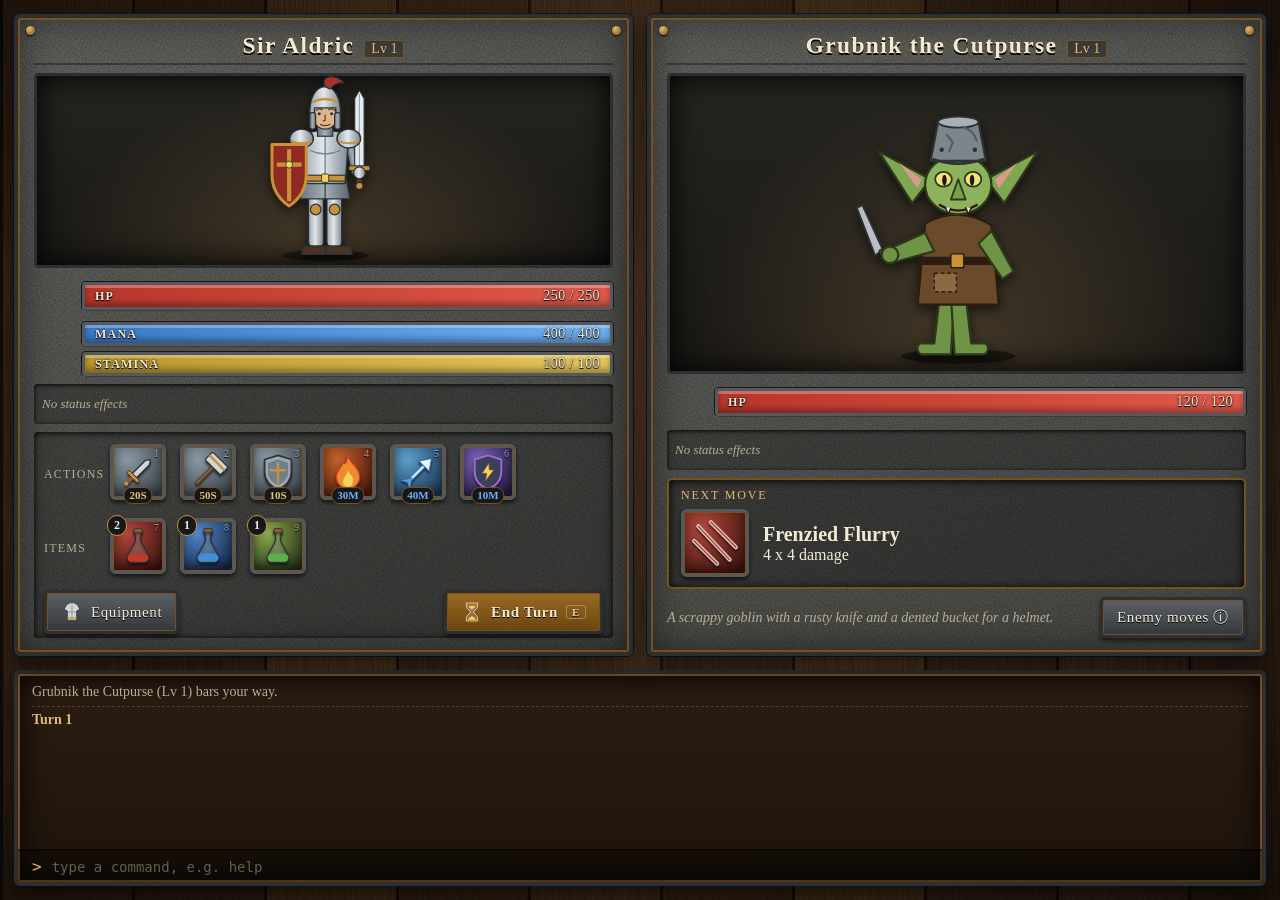
==== index.html @ 1275e0e7 "Build v0 prototype: layout, engine, enemies, icons, tooltips, equipment menu, CLI Co-Authored-By: Cl" ====
<!doctype html>
<html lang="en">
<head>
  <meta charset="utf-8">
  <meta name="viewport" content="width=device-width, initial-scale=1">
  <title>Menu Fight</title>
  <link rel="stylesheet" href="style.css">
</head>
<body>
  <main id="app">
    <section class="panel" id="player-panel" aria-label="Player">
      <header class="nameplate"><h2 id="p-name"></h2><span class="lv" id="p-lv"></span></header>
      <div class="stage"><div class="sprite" id="p-sprite"></div><div class="floats" id="p-floats"></div></div>
      <div class="bars">
        <div class="row hp-row"><div class="block-badge" id="p-block"></div><div class="bar hp"><div class="fill" id="p-hp-fill"></div><span class="bar-label"><b>HP</b> <span id="p-hp-txt"></span></span></div></div>
        <div class="row"><div class="block-badge ghost"></div><div class="bar mana"><div class="fill" id="p-mana-fill"></div><span class="bar-label"><b>Mana</b> <span id="p-mana-txt"></span></span></div></div>
        <div class="row"><div class="block-badge ghost"></div><div class="bar stamina"><div class="fill" id="p-stam-fill"></div><span class="bar-label"><b>Stamina</b> <span id="p-stam-txt"></span></span></div></div>
      </div>
      <div class="statuses" id="p-status"></div>
      <div class="actions" id="actions"></div>
    </section>

    <section class="panel" id="enemy-panel" aria-label="Opponent">
      <header class="nameplate"><h2 id="e-name"></h2><span class="lv" id="e-lv"></span></header>
      <div class="stage"><div class="sprite" id="e-sprite"></div><div class="floats" id="e-floats"></div></div>
      <div class="bars">
        <div class="row hp-row"><div class="block-badge" id="e-block"></div><div class="bar hp"><div class="fill" id="e-hp-fill"></div><span class="bar-label"><b>HP</b> <span id="e-hp-txt"></span></span></div></div>
      </div>
      <div class="statuses" id="e-status"></div>
      <div class="intent-box" id="intent"></div>
      <div class="enemy-foot">
        <p class="blurb" id="e-blurb"></p>
        <div class="moves-wrap"><button class="btn" id="moves-btn" type="button">Enemy moves ⓘ</button><div class="moves-pop" id="moves-pop" hidden></div></div>
      </div>
    </section>

    <section id="logbox" aria-label="Combat log">
      <div id="log" aria-live="polite"></div>
      <form id="cli" autocomplete="off"><span class="prompt">&gt;</span><input id="cli-input" type="text" spellcheck="false" placeholder="type a command, e.g. help"></form>
    </section>

    <div id="banner" hidden><div class="banner-card"><h1 id="banner-title"></h1><p id="banner-sub"></p><button class="btn big" id="banner-restart" type="button">Fight again</button></div></div>
  </main>

  <div id="tooltip" role="tooltip" hidden></div>
  <div id="modal" hidden><div class="modal-card" id="modal-card"></div></div>

  <script src="js/data.js"></script>
  <script src="js/engine.js"></script>
  <script src="js/icons.js"></script>
  <script src="js/sprites.js"></script>
  <script src="js/ui.js"></script>
  <script src="js/cli.js"></script>
  <script>newBattle('grubnik');</script>
</body>
</html>
---- style.css ----
/* Menu Fight: cozy medieval. Wood boards, stone slabs, iron and bronze hardware. */
:root {
  --wood-a: #4a3220; --wood-b: #3f2a1a; --wood-c: #52391f; --wood-seam: #1d1209;
  --stone-a: #6a6b66; --stone-b: #4d4e4a; --stone-edge: #2f302d;
  --iron-a: #55595e; --iron-b: #2c2f33; --iron-edge: #16181a;
  --bronze: #c8913a; --bronze-hi: #e8b768; --bronze-lo: #7a5218;
  --parch: #f2ead8; --parch-dim: #b9ad92; --ink: #1c140c;
  --hp: #b8362a; --hp-hi: #e0594a; --mana: #3a7bc8; --mana-hi: #6fb0f2; --stam: #b8962a; --stam-hi: #e6c75a; --block: #8fa0ad;
  --font: "Palatino Linotype", "Book Antiqua", Palatino, "URW Palladio L", Georgia, serif;
  --grain: url("data:image/svg+xml;utf8,<svg xmlns='http://www.w3.org/2000/svg' width='240' height='240'><filter id='n'><feTurbulence type='fractalNoise' baseFrequency='0.9 0.012' numOctaves='3' seed='4'/><feColorMatrix values='0 0 0 0 0  0 0 0 0 0  0 0 0 0 0  0 0 0 .55 -.12'/></filter><rect width='100%' height='100%' filter='url(%23n)'/></svg>");
  --speckle: url("data:image/svg+xml;utf8,<svg xmlns='http://www.w3.org/2000/svg' width='160' height='160'><filter id='n'><feTurbulence type='fractalNoise' baseFrequency='0.8' numOctaves='2' seed='9'/><feColorMatrix values='0 0 0 0 0  0 0 0 0 0  0 0 0 0 0  0 0 0 .5 -.1'/></filter><rect width='100%' height='100%' filter='url(%23n)'/></svg>");
}
* { box-sizing: border-box; }
html, body { height: 100%; margin: 0; }
body {
  font-family: var(--font); color: var(--parch); overflow: hidden;
  background:
    radial-gradient(ellipse at 50% 40%, rgba(255, 190, 110, .13), transparent 62%),
    radial-gradient(ellipse at 50% 50%, transparent 55%, rgba(0, 0, 0, .55) 100%),
    var(--grain),
    repeating-linear-gradient(90deg, var(--wood-seam) 0 3px, transparent 3px 132px),
    repeating-linear-gradient(90deg, var(--wood-a) 0 132px, var(--wood-b) 132px 264px, var(--wood-c) 264px 396px, var(--wood-b) 396px 528px);
}
button { font-family: inherit; }

#app {
  height: 100dvh; padding: 14px; gap: 14px; position: relative;
  display: grid; grid-template-columns: 1fr 1fr; grid-template-rows: minmax(0, 1fr) clamp(130px, 24vh, 230px);
}

/* ---- stone panels with iron frame and rivets ---- */
.panel {
  position: relative; min-height: 0; display: flex; flex-direction: column; gap: 8px; padding: 12px 16px 14px;
  background: var(--speckle), linear-gradient(160deg, var(--stone-a), var(--stone-b));
  border: 4px solid var(--iron-b); border-radius: 6px;
  box-shadow: inset 0 0 0 2px var(--bronze-lo), inset 0 0 40px rgba(0, 0, 0, .55), 0 10px 24px rgba(0, 0, 0, .6), 0 0 0 1px var(--iron-edge);
}
.panel::before, .panel::after {
  content: ""; position: absolute; top: 8px; width: 9px; height: 9px; border-radius: 50%;
  background: radial-gradient(circle at 35% 30%, var(--bronze-hi), var(--bronze-lo)); box-shadow: 0 1px 2px #000;
}
.panel::before { left: 8px; } .panel::after { right: 8px; }

.nameplate { display: flex; align-items: baseline; justify-content: center; gap: 10px; padding: 2px 0 4px; border-bottom: 2px solid rgba(0, 0, 0, .35); }
.nameplate h2 { margin: 0; font-size: clamp(18px, 2.6vh, 26px); letter-spacing: .06em; text-shadow: 0 2px 0 #000, 0 0 12px rgba(200, 145, 58, .35); }
.lv { font-size: 14px; color: var(--bronze-hi); border: 1px solid var(--bronze-lo); border-radius: 3px; padding: 0 6px; background: rgba(0, 0, 0, .3); }

.stage { position: relative; flex: 1 1 0; min-height: 90px; display: flex; justify-content: center; align-items: flex-end;
  background: radial-gradient(ellipse at 50% 90%, rgba(255, 200, 120, .17), transparent 65%), linear-gradient(#262420, #1a1815);
  border: 3px solid var(--iron-b); border-radius: 4px; box-shadow: inset 0 0 30px #000; overflow: hidden; }
.sprite { height: 100%; display: flex; align-items: flex-end; justify-content: center; }
.sprite-svg { height: 100%; width: auto; max-width: 100%; filter: drop-shadow(0 4px 6px rgba(0, 0, 0, .6)); }
#e-sprite .sprite-svg { transform: none; }
.sprite.hit .sprite-svg { animation: hit .35s ease-out; }
@keyframes hit { 0% { filter: brightness(2.2) saturate(0) drop-shadow(0 0 10px #fff); transform: translateX(-5px); } 40% { transform: translateX(5px); } 100% { filter: drop-shadow(0 4px 6px rgba(0, 0, 0, .6)); transform: none; } }
.floats { position: absolute; inset: 0; pointer-events: none; }
.float { position: absolute; top: 35%; font-weight: bold; font-size: 22px; text-shadow: 0 2px 0 #000, 0 0 6px #000; animation: rise 1.2s ease-out forwards; white-space: nowrap; transform: translateX(-50%); }
.float.dmg { color: #ff6a55; font-size: 28px; } .float.heal { color: #8be07a; } .float.blocked { color: #b9cad6; font-size: 17px; margin-top: 26px; }
@keyframes rise { from { opacity: 1; margin-top: 0; } to { opacity: 0; margin-top: -60px; } }

/* ---- bars ---- */
.bars { display: flex; flex-direction: column; gap: 6px; }
.row { display: flex; align-items: center; gap: 8px; }
.block-badge { width: 40px; height: 40px; position: relative; flex: none; visibility: hidden; }
.block-badge.on { visibility: visible; }
.block-badge.ghost { display: none; }
.hp-row ~ .row .block-badge { display: block; visibility: hidden; height: 0; }
.block-badge svg { width: 100%; height: 100%; filter: drop-shadow(0 2px 2px #000); }
.block-badge span { position: absolute; inset: 0; display: grid; place-items: center; font-weight: bold; font-size: 17px; color: #fff; text-shadow: 0 1px 0 #000, 0 0 4px #000; padding-bottom: 3px; }
.bar { position: relative; flex: 1; height: 24px; border-radius: 4px; overflow: hidden;
  background: linear-gradient(#0c0d0e, #1d2023); border: 3px solid var(--iron-a); box-shadow: inset 0 3px 6px #000, 0 1px 0 rgba(255, 255, 255, .15), 0 0 0 1px var(--iron-edge); }
.bar .fill { height: 100%; transition: width .45s ease; box-shadow: inset 0 3px 0 rgba(255, 255, 255, .28), inset 0 -4px 6px rgba(0, 0, 0, .35); }
.bar.hp .fill { background: linear-gradient(90deg, var(--hp), var(--hp-hi)); }
.bar.mana .fill { background: linear-gradient(90deg, var(--mana), var(--mana-hi)); }
.bar.stamina .fill { background: linear-gradient(90deg, var(--stam), var(--stam-hi)); }
.bar-label { position: absolute; inset: 0; display: flex; justify-content: space-between; align-items: center; padding: 0 10px; font-size: 14px; text-shadow: 0 1px 0 #000, 0 0 3px #000; letter-spacing: .03em; }
.bar-label b { font-weight: 600; text-transform: uppercase; font-size: 12px; letter-spacing: .1em; }
.hp-row .bar { height: 28px; }

/* ---- statuses ---- */
.statuses { display: flex; flex-wrap: wrap; gap: 6px; min-height: 40px; align-items: center; padding: 3px 8px; background: rgba(0, 0, 0, .25); border-radius: 4px; box-shadow: inset 0 1px 4px #000; }
.statuses .none { color: var(--parch-dim); font-size: 13px; font-style: italic; }

/* ---- icon tiles ---- */
.tile { --t1: #7a8590; --t2: #3a4046; position: relative; flex: none; width: 56px; height: 56px; padding: 5px; display: grid; place-items: center; cursor: default;
  background: radial-gradient(circle at 30% 25%, var(--t1), var(--t2) 85%); border: 3px solid var(--iron-a); border-radius: 6px; color: inherit;
  box-shadow: inset 0 0 0 1px var(--bronze-lo), inset 0 -6px 10px rgba(0, 0, 0, .4), 0 3px 4px rgba(0, 0, 0, .6); }
.tile .ico { width: 100%; height: 100%; filter: drop-shadow(0 2px 1px rgba(0, 0, 0, .6)); }
.tile.sm { width: 40px; height: 40px; padding: 3px; border-width: 2px; }
.tile.lg { width: 68px; height: 68px; padding: 6px; }
.tile.big { width: 52px; height: 52px; padding: 4px; }
button.tile { cursor: pointer; transition: transform .08s, box-shadow .12s, filter .12s; }
button.tile:hover:not(.disabled) { transform: translateY(-2px); border-color: var(--bronze); box-shadow: inset 0 0 0 1px var(--bronze-hi), 0 0 12px rgba(232, 183, 104, .5), 0 5px 6px rgba(0, 0, 0, .6); }
button.tile:active:not(.disabled) { transform: translateY(1px); }
button.tile:focus-visible, .btn:focus-visible { outline: 2px solid var(--bronze-hi); outline-offset: 2px; }
.tile.disabled { filter: grayscale(.85) brightness(.6); cursor: not-allowed; }
.tile.pressed { border-color: var(--bronze-hi); box-shadow: inset 0 0 14px rgba(155, 107, 209, .8), 0 0 14px rgba(155, 107, 209, .7); }
.tile.empty .ico { opacity: .22; }
.tile .badge { position: absolute; bottom: -7px; left: 50%; transform: translateX(-50%); font-size: 11px; line-height: 1; padding: 2px 5px; border-radius: 8px; white-space: nowrap; background: #15171a; border: 1px solid var(--bronze-lo); font-weight: bold; }
.tile .badge.mana { color: var(--mana-hi); } .tile .badge.stamina { color: var(--stam-hi); }
.tile .badge.turns { bottom: auto; top: -7px; left: auto; right: -7px; transform: none; color: var(--parch); border-radius: 50%; min-width: 20px; text-align: center; padding: 3px 4px; background: var(--bronze-lo); }
.tile .count { position: absolute; top: -6px; left: -6px; min-width: 20px; text-align: center; font-size: 12px; font-weight: bold; padding: 2px 4px; border-radius: 10px; background: #15171a; border: 1px solid var(--bronze); color: var(--parch); }
.tile .key { position: absolute; top: 1px; right: 4px; font-size: 10px; color: rgba(255, 255, 255, .55); text-shadow: 0 1px 0 #000; }

.tint-steel { --t1: #8a98a3; --t2: #3b434a; } .tint-wood { --t1: #9a6d3e; --t2: #4a2f18; } .tint-fire { --t1: #c0602a; --t2: #4d1a0e; }
.tint-ice { --t1: #5d9ec9; --t2: #1b3552; } .tint-storm { --t1: #7a5fb0; --t2: #231c42; } .tint-blood { --t1: #b0463a; --t2: #3f1410; }
.tint-mana { --t1: #4f86c8; --t2: #17284a; } .tint-stamina { --t1: #8aa84a; --t2: #26331a; } .tint-bronze { --t1: #c8913a; --t2: #4a3010; }

/* ---- actions ---- */
.actions { display: flex; flex-direction: column; gap: 6px; padding: 8px 10px 4px; background: rgba(0, 0, 0, .22); border-radius: 4px; box-shadow: inset 0 1px 6px #000; }
.group { display: flex; align-items: center; gap: 10px; }
.group-label { width: 56px; font-size: 12px; text-transform: uppercase; letter-spacing: .1em; color: var(--parch-dim); flex: none; }
.tiles { display: flex; gap: 14px; flex-wrap: wrap; padding: 4px 0 8px; }
.foot-btns { display: flex; gap: 10px; justify-content: space-between; padding-top: 2px; }
#app.enemy-turn .actions { opacity: .55; pointer-events: none; }

.btn { display: inline-flex; align-items: center; gap: 8px; padding: 8px 14px; font-size: 15px; color: var(--parch); cursor: pointer; letter-spacing: .04em;
  background: linear-gradient(#5b6066, #34383c); border: 3px solid var(--iron-b); border-radius: 5px; box-shadow: inset 0 0 0 1px var(--bronze-lo), inset 0 1px 0 rgba(255, 255, 255, .2), 0 3px 4px rgba(0, 0, 0, .55); text-shadow: 0 1px 0 #000; }
.btn:hover:not(:disabled) { border-color: var(--bronze); filter: brightness(1.15); }
.btn:active:not(:disabled) { transform: translateY(1px); }
.btn:disabled { opacity: .45; cursor: not-allowed; }
.btn.primary { background: linear-gradient(#9a6a22, #6a4510); font-weight: bold; }
.btn.big { font-size: 20px; padding: 12px 28px; }
.btn .mini { width: 22px; height: 22px; }
kbd { font-family: inherit; font-size: 11px; padding: 0 5px; border: 1px solid rgba(255, 255, 255, .35); border-radius: 3px; opacity: .8; }

/* ---- enemy intent + moves ---- */
.intent-box { padding: 8px 12px 10px; background: rgba(0, 0, 0, .3); border: 2px solid var(--bronze-lo); border-radius: 5px; box-shadow: inset 0 1px 8px #000; }
.intent-label { font-size: 12px; text-transform: uppercase; letter-spacing: .15em; color: var(--bronze-hi); margin-bottom: 6px; }
.intent-line { display: flex; gap: 14px; align-items: center; }
.intent-name { font-size: 20px; font-weight: bold; } .intent-name small { font-weight: normal; font-size: 13px; color: var(--parch-dim); }
.intent-detail { font-size: 16px; } .intent-note { font-size: 13px; color: #8fd0ff; } .intent-none { font-size: 18px; text-align: center; padding: 14px; }
.stunned-note { color: var(--bronze-hi); }
.enemy-foot { display: flex; gap: 12px; align-items: center; justify-content: space-between; }
.blurb { margin: 0; font-style: italic; color: var(--parch-dim); font-size: 14px; flex: 1; }
.moves-wrap { position: relative; flex: none; }
.moves-pop { position: absolute; right: 0; bottom: calc(100% + 6px); width: min(380px, 80vw); max-height: 60vh; overflow: auto; padding: 10px 12px; z-index: 30;
  background: var(--speckle), linear-gradient(160deg, #5c5d58, #3a3b38); border: 3px solid var(--iron-b); border-radius: 6px; box-shadow: inset 0 0 0 2px var(--bronze-lo), 0 10px 24px #000; }
.moves-pop[hidden] { display: none; }
.pop-title { font-size: 12px; text-transform: uppercase; letter-spacing: .15em; color: var(--bronze-hi); margin: 4px 0 6px; }
.move-row { display: flex; gap: 10px; align-items: center; margin-bottom: 8px; }
.move-text { display: flex; flex-direction: column; font-size: 13px; line-height: 1.3; } .move-text b { font-size: 15px; } .move-text span { color: var(--parch-dim); }

/* ---- tooltip ---- */
#tooltip { position: fixed; z-index: 100; width: 290px; pointer-events: none; padding: 10px 12px; border-radius: 6px;
  background: var(--speckle), linear-gradient(160deg, #3e3f3c, #232422); border: 3px solid var(--iron-b); box-shadow: inset 0 0 0 2px var(--bronze), 0 10px 26px rgba(0, 0, 0, .8); }
#tooltip[hidden] { display: none; }
.tip-head { display: flex; gap: 10px; align-items: center; }
.tip-name { font-size: 18px; font-weight: bold; color: var(--bronze-hi); }
.tip-tag { font-size: 12px; text-transform: uppercase; letter-spacing: .1em; color: var(--parch-dim); }
.tip-stats { list-style: none; margin: 8px 0 0; padding: 6px 0 0; border-top: 1px solid rgba(255, 255, 255, .15); font-size: 14px; }
.tip-stats li { padding: 1px 0; } .tip-stats li::before { content: "◆ "; color: var(--bronze); font-size: 9px; vertical-align: 1px; }
.tip-desc { margin: 8px 0 0; font-style: italic; font-size: 13px; color: var(--parch-dim); }
.tip-warn { margin: 8px 0 0; font-size: 13px; color: #ff8a78; }

/* ---- log + CLI ---- */
#logbox { grid-column: 1 / -1; display: flex; flex-direction: column; min-height: 0; border: 4px solid var(--iron-b); border-radius: 6px; background: linear-gradient(#2b1d12, #1e140c);
  box-shadow: inset 0 0 0 2px var(--bronze-lo), inset 0 0 30px #000, 0 10px 24px rgba(0, 0, 0, .6); }
#log { flex: 1; overflow-y: auto; padding: 8px 14px; font-size: 14px; line-height: 1.45; }
#log .line { padding: 0 0 1px; } #log .line.turn { color: var(--bronze-hi); font-weight: bold; border-top: 1px dashed rgba(200, 145, 58, .3); margin-top: 3px; padding-top: 3px; }
.line.player { color: #bfe3ff; } .line.enemy { color: #ffb99a; } .line.hurt { color: #ff8a78; } .line.status { color: #e5d38a; } .line.win { color: #9be38c; font-weight: bold; } .line.lose { color: #ff7a6a; font-weight: bold; }
.line.sys { color: var(--parch-dim); } .line.cmd { color: #9fd89a; font-family: ui-monospace, Menlo, Consolas, monospace; } .line.err { color: #ff7a6a; } .line.mono { font-family: ui-monospace, Menlo, Consolas, monospace; white-space: pre; font-size: 12px; }
#cli { display: flex; align-items: center; gap: 8px; padding: 6px 14px; border-top: 2px solid rgba(0, 0, 0, .5); background: rgba(0, 0, 0, .35); font-family: ui-monospace, Menlo, Consolas, monospace; }
#cli .prompt { color: var(--bronze-hi); }
#cli input { flex: 1; background: transparent; border: 0; outline: 0; color: #9fd89a; font: inherit; font-size: 14px; }
#cli input::placeholder { color: rgba(185, 173, 146, .5); }

/* ---- modal + banner ---- */
#modal { position: fixed; inset: 0; z-index: 50; display: grid; place-items: center; background: rgba(8, 5, 2, .7); }
#modal[hidden], #banner[hidden] { display: none; }
.modal-card { width: min(460px, 92vw); max-height: 94vh; overflow: auto; padding: 16px 22px 20px; text-align: center; background: var(--speckle), linear-gradient(160deg, var(--stone-a), var(--stone-b)); border: 4px solid var(--iron-b); border-radius: 8px; box-shadow: inset 0 0 0 2px var(--bronze-lo), 0 20px 50px #000; }
.modal-card h3 { margin: 0 0 12px; font-size: 24px; letter-spacing: .08em; text-shadow: 0 2px 0 #000; }
.doll { display: grid; grid-template-columns: repeat(3, 1fr); gap: 10px 8px; justify-items: center; padding: 12px; background: rgba(0, 0, 0, .25); border-radius: 6px; box-shadow: inset 0 1px 8px #000; }
.doll-cell { min-height: 90px; display: flex; flex-direction: column; align-items: center; gap: 4px; }
.slot-label { font-size: 12px; color: var(--parch-dim); text-transform: uppercase; letter-spacing: .08em; }
.totals { margin: 14px 0; text-align: left; } .totals h4 { margin: 0 0 6px; font-size: 13px; text-transform: uppercase; letter-spacing: .12em; color: var(--bronze-hi); }
.totals ul { list-style: none; margin: 0; padding: 0; } .totals li { display: flex; justify-content: space-between; padding: 3px 4px; border-bottom: 1px dotted rgba(255, 255, 255, .15); }
#banner { position: absolute; inset: 0; z-index: 40; display: grid; place-items: center; background: rgba(8, 5, 2, .55); }
.banner-card { padding: 24px 40px; text-align: center; background: var(--speckle), linear-gradient(160deg, var(--stone-a), var(--stone-b)); border: 4px solid var(--iron-b); border-radius: 8px; box-shadow: inset 0 0 0 2px var(--bronze), 0 20px 50px #000; }
.banner-card h1 { margin: 0 0 6px; font-size: 44px; letter-spacing: .1em; color: var(--bronze-hi); text-shadow: 0 3px 0 #000; } .banner-card p { margin: 0 0 18px; font-style: italic; color: var(--parch-dim); }

@media (max-width: 900px) { #app { grid-template-columns: 1fr; grid-template-rows: auto auto 200px; overflow-y: auto; height: auto; min-height: 100dvh; } body { overflow: auto; } .stage { min-height: 220px; } }
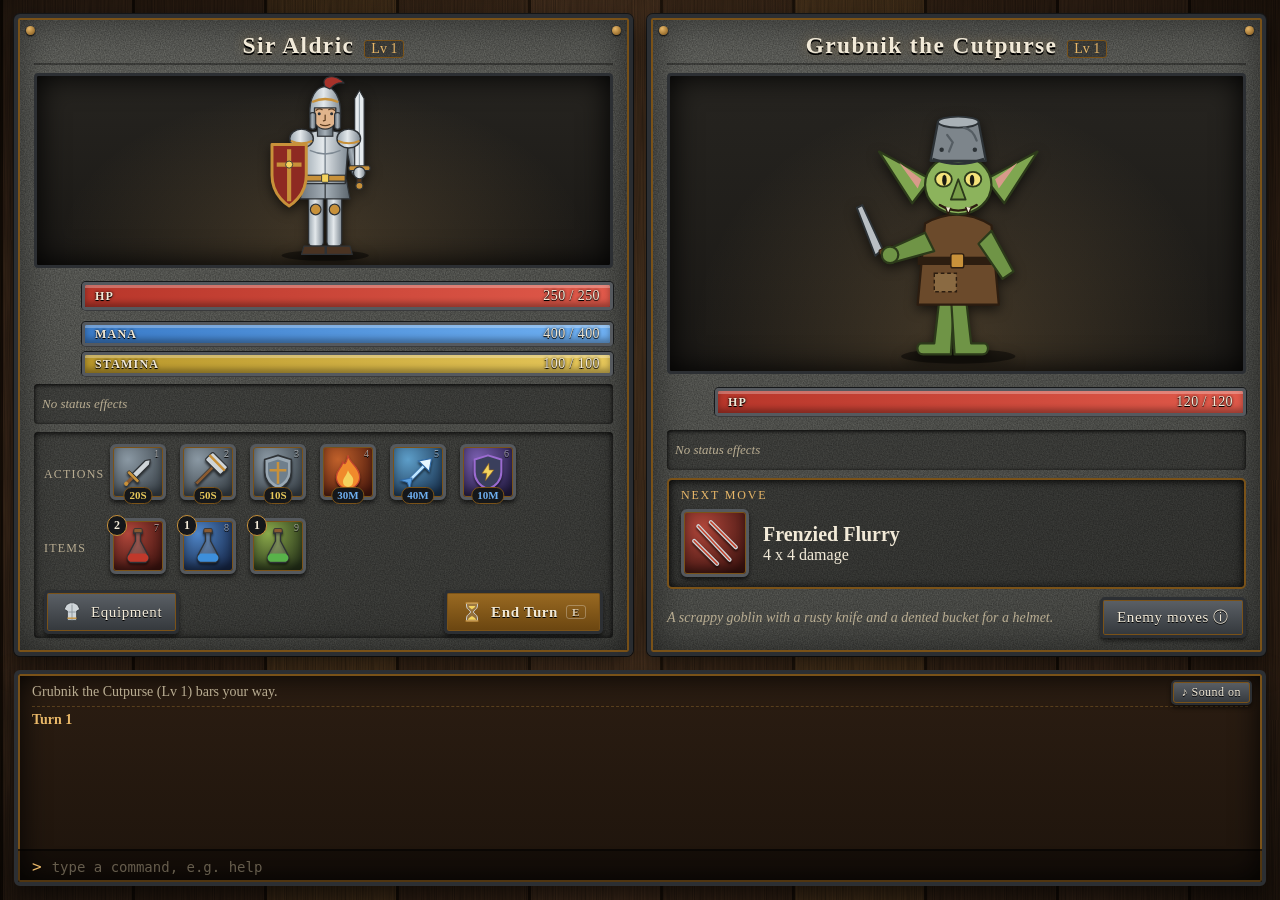
==== commit ab7a84d2: "Add procedural sound effects, sprite animations, hit sparks, shield effects and timed action sequenc" ====
--- a/index.html
+++ b/index.html
@@ -22,7 +22,7 @@
 
     <section class="panel" id="enemy-panel" aria-label="Opponent">
       <header class="nameplate"><h2 id="e-name"></h2><span class="lv" id="e-lv"></span></header>
-      <div class="stage"><div class="sprite" id="e-sprite"></div><div class="floats" id="e-floats"></div></div>
+      <div class="stage"><div class="sprite" id="e-sprite"></div><div class="stun-stars" aria-hidden="true"><span>✦</span><span>✧</span><span>✦</span></div><div class="floats" id="e-floats"></div></div>
       <div class="bars">
         <div class="row hp-row"><div class="block-badge" id="e-block"></div><div class="bar hp"><div class="fill" id="e-hp-fill"></div><span class="bar-label"><b>HP</b> <span id="e-hp-txt"></span></span></div></div>
       </div>
@@ -35,6 +35,7 @@
     </section>
 
     <section id="logbox" aria-label="Combat log">
+      <button class="btn small" id="sound-btn" type="button">♪ Sound on</button>
       <div id="log" aria-live="polite"></div>
       <form id="cli" autocomplete="off"><span class="prompt">&gt;</span><input id="cli-input" type="text" spellcheck="false" placeholder="type a command, e.g. help"></form>
     </section>
@@ -49,7 +50,9 @@
   <script src="js/engine.js"></script>
   <script src="js/icons.js"></script>
   <script src="js/sprites.js"></script>
+  <script src="js/audio.js"></script>
   <script src="js/ui.js"></script>
+  <script src="js/fx.js"></script>
   <script src="js/cli.js"></script>
   <script>newBattle('grubnik');</script>
 </body>
--- a/style.css
+++ b/style.css
@@ -180,3 +180,39 @@
 .banner-card h1 { margin: 0 0 6px; font-size: 44px; letter-spacing: .1em; color: var(--bronze-hi); text-shadow: 0 3px 0 #000; } .banner-card p { margin: 0 0 18px; font-style: italic; color: var(--parch-dim); }
 
 @media (max-width: 900px) { #app { grid-template-columns: 1fr; grid-template-rows: auto auto 200px; overflow-y: auto; height: auto; min-height: 100dvh; } body { overflow: auto; } .stage { min-height: 220px; } }
+
+/* ---- effects ---- */
+.sprite { will-change: transform; transition: filter .3s; }
+.stage.guarded .sprite { filter: drop-shadow(0 0 10px rgba(150, 200, 255, .55)); }
+.stage.charged .sprite { animation: charged 1.1s infinite; }
+@keyframes charged { 0%, 100% { filter: drop-shadow(0 0 6px rgba(155, 107, 209, .5)); } 45% { filter: drop-shadow(0 0 16px rgba(190, 150, 255, .95)); } 50% { filter: drop-shadow(0 0 4px rgba(255, 255, 255, .9)); } }
+.stage.frozen .sprite-svg { filter: saturate(.5) brightness(1.15) hue-rotate(-20deg) drop-shadow(0 0 8px #9fe0ff); }
+.stage.burning .sprite { filter: drop-shadow(0 -4px 10px rgba(255, 120, 40, .55)); }
+.stage.winding .sprite { transform: translateY(-10px) scale(1.04); filter: drop-shadow(0 0 14px rgba(255, 70, 50, .75)); transition: transform .4s, filter .4s; }
+.stage.dead .sprite { opacity: .35; filter: grayscale(1); transform: translateY(14px) rotate(-4deg); transition: opacity .8s, filter .8s, transform .8s; }
+#e-sprite { transform-origin: 50% 90%; } #p-sprite { transform-origin: 50% 90%; }
+.stun-stars { position: absolute; left: 50%; top: 6%; width: 90px; height: 30px; margin-left: -45px; display: none; pointer-events: none; animation: orbit 1.4s linear infinite; }
+.stage.stunned .stun-stars { display: block; }
+.stun-stars span { position: absolute; top: 4px; color: #f4d35e; font-size: 20px; text-shadow: 0 0 6px #f4d35e; }
+.stun-stars span:nth-child(1) { left: 0; } .stun-stars span:nth-child(2) { left: 36px; top: 10px; } .stun-stars span:nth-child(3) { left: 72px; }
+@keyframes orbit { 0% { transform: rotateY(0) rotate(0); } 100% { transform: rotateY(360deg) rotate(0); } }
+
+.spark { position: absolute; height: 4px; border-radius: 2px; transform-origin: 0 50%; pointer-events: none; }
+.shield-fx, .icon-pop, .shield-ring, .bolt-fx { position: absolute; top: 48%; pointer-events: none; }
+.shield-fx { width: 46%; max-width: 180px; aspect-ratio: 1; filter: drop-shadow(0 0 12px rgba(160, 210, 255, .9)); opacity: 0; }
+.shield-fx svg { width: 100%; height: 100%; opacity: .85; }
+.shield-fx.half-left { clip-path: inset(0 50% 0 0); } .shield-fx.half-right { clip-path: inset(0 0 0 50%); }
+.shield-ring { width: 40%; max-width: 160px; aspect-ratio: 1; border-radius: 50%; border: 4px solid rgba(220, 240, 255, .9); box-shadow: 0 0 16px rgba(160, 210, 255, .9); }
+.icon-pop { width: 64px; height: 64px; filter: drop-shadow(0 0 10px rgba(255, 255, 255, .5)); } .icon-pop.small { width: 40px; height: 40px; }
+.icon-pop svg { width: 100%; height: 100%; }
+.bolt-fx { left: 50%; top: 0; height: 75%; transform: translateX(-50%); filter: drop-shadow(0 0 14px #b48cff) drop-shadow(0 0 4px #fff); opacity: 0; }
+.bolt-fx svg { height: 100%; width: auto; }
+.projectile { position: fixed; left: 0; top: 0; width: 60px; height: 60px; z-index: 60; pointer-events: none; filter: drop-shadow(0 0 10px var(--glow)) drop-shadow(0 0 22px var(--glow)); }
+.projectile svg { width: 100%; height: 100%; }
+.float.mana { color: #8fc7ff; } .float.stamina { color: #f0d670; }
+
+#logbox { position: relative; }
+#sound-btn { position: absolute; top: 6px; right: 10px; z-index: 2; }
+#sound-btn.off { opacity: .55; }
+.btn.small { font-size: 12px; padding: 3px 9px; border-width: 2px; }
+@media (prefers-reduced-motion: reduce) { .stage.charged .sprite, .stun-stars { animation: none; } }
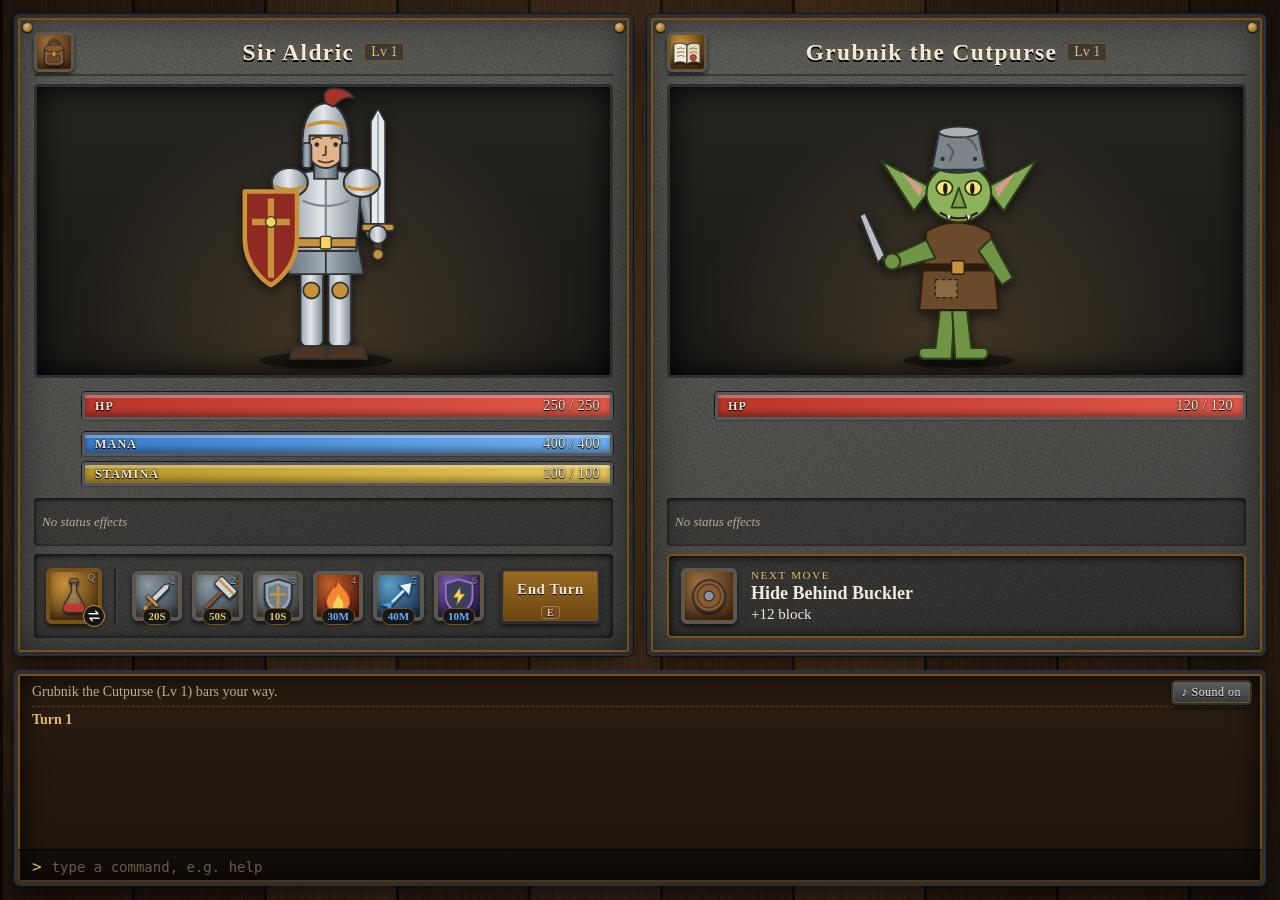
==== commit e0aa83d1: "Unify card layout, single swappable action bar, corner buttons, functional equipment and backpack Co" ====
--- a/index.html
+++ b/index.html
@@ -9,29 +9,29 @@
 <body>
   <main id="app">
     <section class="panel" id="player-panel" aria-label="Player">
-      <header class="nameplate"><h2 id="p-name"></h2><span class="lv" id="p-lv"></span></header>
+      <header class="nameplate"><div class="corner" id="p-corner"></div><h2 id="p-name"></h2><span class="lv" id="p-lv"></span></header>
       <div class="stage"><div class="sprite" id="p-sprite"></div><div class="floats" id="p-floats"></div></div>
       <div class="bars">
         <div class="row hp-row"><div class="block-badge" id="p-block"></div><div class="bar hp"><div class="fill" id="p-hp-fill"></div><span class="bar-label"><b>HP</b> <span id="p-hp-txt"></span></span></div></div>
-        <div class="row"><div class="block-badge ghost"></div><div class="bar mana"><div class="fill" id="p-mana-fill"></div><span class="bar-label"><b>Mana</b> <span id="p-mana-txt"></span></span></div></div>
-        <div class="row"><div class="block-badge ghost"></div><div class="bar stamina"><div class="fill" id="p-stam-fill"></div><span class="bar-label"><b>Stamina</b> <span id="p-stam-txt"></span></span></div></div>
+        <div class="row"><div class="block-badge"></div><div class="bar mana"><div class="fill" id="p-mana-fill"></div><span class="bar-label"><b>Mana</b> <span id="p-mana-txt"></span></span></div></div>
+        <div class="row"><div class="block-badge"></div><div class="bar stamina"><div class="fill" id="p-stam-fill"></div><span class="bar-label"><b>Stamina</b> <span id="p-stam-txt"></span></span></div></div>
       </div>
       <div class="statuses" id="p-status"></div>
-      <div class="actions" id="actions"></div>
+      <div class="bottom actionbar">
+        <div class="bar-toggle" id="bar-toggle"></div>
+        <div class="bar-viewport" id="bar-viewport"><div class="bar-page current"></div></div>
+        <button class="btn primary end-turn" id="end-turn" type="button"></button>
+      </div>
     </section>
 
     <section class="panel" id="enemy-panel" aria-label="Opponent">
-      <header class="nameplate"><h2 id="e-name"></h2><span class="lv" id="e-lv"></span></header>
+      <header class="nameplate"><div class="corner info-wrap" id="e-corner"><div class="info-pop" id="info-pop" hidden></div></div><h2 id="e-name"></h2><span class="lv" id="e-lv"></span></header>
       <div class="stage"><div class="sprite" id="e-sprite"></div><div class="stun-stars" aria-hidden="true"><span>✦</span><span>✧</span><span>✦</span></div><div class="floats" id="e-floats"></div></div>
       <div class="bars">
         <div class="row hp-row"><div class="block-badge" id="e-block"></div><div class="bar hp"><div class="fill" id="e-hp-fill"></div><span class="bar-label"><b>HP</b> <span id="e-hp-txt"></span></span></div></div>
       </div>
       <div class="statuses" id="e-status"></div>
-      <div class="intent-box" id="intent"></div>
-      <div class="enemy-foot">
-        <p class="blurb" id="e-blurb"></p>
-        <div class="moves-wrap"><button class="btn" id="moves-btn" type="button">Enemy moves ⓘ</button><div class="moves-pop" id="moves-pop" hidden></div></div>
-      </div>
+      <div class="bottom intent-box" id="intent"></div>
     </section>
 
     <section id="logbox" aria-label="Combat log">
--- a/style.css
+++ b/style.css
@@ -6,6 +6,7 @@
   --bronze: #c8913a; --bronze-hi: #e8b768; --bronze-lo: #7a5218;
   --parch: #f2ead8; --parch-dim: #b9ad92; --ink: #1c140c;
   --hp: #b8362a; --hp-hi: #e0594a; --mana: #3a7bc8; --mana-hi: #6fb0f2; --stam: #b8962a; --stam-hi: #e6c75a; --block: #8fa0ad;
+  --h-name: 46px; --h-bars: 104px; --h-status: 48px; --h-bottom: 84px;
   --font: "Palatino Linotype", "Book Antiqua", Palatino, "URW Palladio L", Georgia, serif;
   --grain: url("data:image/svg+xml;utf8,<svg xmlns='http://www.w3.org/2000/svg' width='240' height='240'><filter id='n'><feTurbulence type='fractalNoise' baseFrequency='0.9 0.012' numOctaves='3' seed='4'/><feColorMatrix values='0 0 0 0 0  0 0 0 0 0  0 0 0 0 0  0 0 0 .55 -.12'/></filter><rect width='100%' height='100%' filter='url(%23n)'/></svg>");
   --speckle: url("data:image/svg+xml;utf8,<svg xmlns='http://www.w3.org/2000/svg' width='160' height='160'><filter id='n'><feTurbulence type='fractalNoise' baseFrequency='0.8' numOctaves='2' seed='9'/><feColorMatrix values='0 0 0 0 0  0 0 0 0 0  0 0 0 0 0  0 0 0 .5 -.1'/></filter><rect width='100%' height='100%' filter='url(%23n)'/></svg>");
@@ -30,7 +31,8 @@
 
 /* ---- stone panels with iron frame and rivets ---- */
 .panel {
-  position: relative; min-height: 0; display: flex; flex-direction: column; gap: 8px; padding: 12px 16px 14px;
+  position: relative; min-height: 0; display: grid; gap: 8px; padding: 12px 16px 14px;
+  grid-template-rows: var(--h-name) minmax(0, 1fr) var(--h-bars) var(--h-status) var(--h-bottom);
   background: var(--speckle), linear-gradient(160deg, var(--stone-a), var(--stone-b));
   border: 4px solid var(--iron-b); border-radius: 6px;
   box-shadow: inset 0 0 0 2px var(--bronze-lo), inset 0 0 40px rgba(0, 0, 0, .55), 0 10px 24px rgba(0, 0, 0, .6), 0 0 0 1px var(--iron-edge);
@@ -39,13 +41,16 @@
   content: ""; position: absolute; top: 8px; width: 9px; height: 9px; border-radius: 50%;
   background: radial-gradient(circle at 35% 30%, var(--bronze-hi), var(--bronze-lo)); box-shadow: 0 1px 2px #000;
 }
-.panel::before { left: 8px; } .panel::after { right: 8px; }
-
-.nameplate { display: flex; align-items: baseline; justify-content: center; gap: 10px; padding: 2px 0 4px; border-bottom: 2px solid rgba(0, 0, 0, .35); }
+.panel::before { left: 5px; top: 5px; } .panel::after { right: 5px; top: 5px; }
+
+.nameplate { position: relative; display: flex; align-items: center; justify-content: center; gap: 10px; padding: 0 52px; border-bottom: 2px solid rgba(0, 0, 0, .35); }
+.nameplate h2 { white-space: nowrap; overflow: hidden; text-overflow: ellipsis; }
+.corner { position: absolute; left: 0; top: 50%; transform: translateY(-50%); z-index: 25; }
+.corner-btn { width: 40px; height: 40px; }
 .nameplate h2 { margin: 0; font-size: clamp(18px, 2.6vh, 26px); letter-spacing: .06em; text-shadow: 0 2px 0 #000, 0 0 12px rgba(200, 145, 58, .35); }
 .lv { font-size: 14px; color: var(--bronze-hi); border: 1px solid var(--bronze-lo); border-radius: 3px; padding: 0 6px; background: rgba(0, 0, 0, .3); }
 
-.stage { position: relative; flex: 1 1 0; min-height: 90px; display: flex; justify-content: center; align-items: flex-end;
+.stage { position: relative; min-height: 90px; display: flex; justify-content: center; align-items: flex-end;
   background: radial-gradient(ellipse at 50% 90%, rgba(255, 200, 120, .17), transparent 65%), linear-gradient(#262420, #1a1815);
   border: 3px solid var(--iron-b); border-radius: 4px; box-shadow: inset 0 0 30px #000; overflow: hidden; }
 .sprite { height: 100%; display: flex; align-items: flex-end; justify-content: center; }
@@ -59,12 +64,11 @@
 @keyframes rise { from { opacity: 1; margin-top: 0; } to { opacity: 0; margin-top: -60px; } }
 
 /* ---- bars ---- */
-.bars { display: flex; flex-direction: column; gap: 6px; }
+.bars { display: flex; flex-direction: column; gap: 6px; justify-content: flex-start; }
 .row { display: flex; align-items: center; gap: 8px; }
 .block-badge { width: 40px; height: 40px; position: relative; flex: none; visibility: hidden; }
 .block-badge.on { visibility: visible; }
-.block-badge.ghost { display: none; }
-.hp-row ~ .row .block-badge { display: block; visibility: hidden; height: 0; }
+.bars .row:not(.hp-row) .block-badge { visibility: hidden; height: 0; }
 .block-badge svg { width: 100%; height: 100%; filter: drop-shadow(0 2px 2px #000); }
 .block-badge span { position: absolute; inset: 0; display: grid; place-items: center; font-weight: bold; font-size: 17px; color: #fff; text-shadow: 0 1px 0 #000, 0 0 4px #000; padding-bottom: 3px; }
 .bar { position: relative; flex: 1; height: 24px; border-radius: 4px; overflow: hidden;
@@ -78,7 +82,7 @@
 .hp-row .bar { height: 28px; }
 
 /* ---- statuses ---- */
-.statuses { display: flex; flex-wrap: wrap; gap: 6px; min-height: 40px; align-items: center; padding: 3px 8px; background: rgba(0, 0, 0, .25); border-radius: 4px; box-shadow: inset 0 1px 4px #000; }
+.statuses { display: flex; flex-wrap: nowrap; overflow: hidden; gap: 8px; align-items: center; padding: 3px 8px; background: rgba(0, 0, 0, .25); border-radius: 4px; box-shadow: inset 0 1px 4px #000; }
 .statuses .none { color: var(--parch-dim); font-size: 13px; font-style: italic; }
 
 /* ---- icon tiles ---- */
@@ -106,13 +110,25 @@
 .tint-ice { --t1: #5d9ec9; --t2: #1b3552; } .tint-storm { --t1: #7a5fb0; --t2: #231c42; } .tint-blood { --t1: #b0463a; --t2: #3f1410; }
 .tint-mana { --t1: #4f86c8; --t2: #17284a; } .tint-stamina { --t1: #8aa84a; --t2: #26331a; } .tint-bronze { --t1: #c8913a; --t2: #4a3010; }
 
-/* ---- actions ---- */
-.actions { display: flex; flex-direction: column; gap: 6px; padding: 8px 10px 4px; background: rgba(0, 0, 0, .22); border-radius: 4px; box-shadow: inset 0 1px 6px #000; }
-.group { display: flex; align-items: center; gap: 10px; }
-.group-label { width: 56px; font-size: 12px; text-transform: uppercase; letter-spacing: .1em; color: var(--parch-dim); flex: none; }
-.tiles { display: flex; gap: 14px; flex-wrap: wrap; padding: 4px 0 8px; }
-.foot-btns { display: flex; gap: 10px; justify-content: space-between; padding-top: 2px; }
-#app.enemy-turn .actions { opacity: .55; pointer-events: none; }
+/* ---- action bar: [toggle] [swappable page] [end turn] ---- */
+.bottom { min-height: 0; }
+.actionbar { display: flex; align-items: center; gap: 12px; padding: 0 12px; background: rgba(0, 0, 0, .22); border-radius: 4px; box-shadow: inset 0 1px 6px #000; }
+.bar-toggle { flex: none; padding-right: 12px; border-right: 2px solid rgba(0, 0, 0, .4); box-shadow: 1px 0 0 rgba(255, 255, 255, .06); }
+.toggle-tile { border-color: var(--bronze-lo); }
+.toggle-tile .mark { position: absolute; bottom: -6px; right: -6px; width: 22px; height: 22px; padding: 2px; border-radius: 50%; background: #15171a; border: 1px solid var(--bronze); }
+.toggle-tile .mark svg { width: 100%; height: 100%; display: block; }
+.bar-viewport { position: relative; flex: 1; align-self: stretch; overflow: hidden; container-type: inline-size; }
+.bar-page { position: absolute; inset: 0; display: flex; align-items: center; gap: 10px; padding: 0 4px; }
+/* six slots always fit: tiles shrink with the bar width, up to the normal 56px */
+.bar-page .tile { --s: min(56px, calc((100cqw - 58px) / 6)); width: var(--s); height: var(--s); padding: 0; }
+.bar-page .tile .ico { width: calc(var(--s) * .8); height: calc(var(--s) * .8); }
+.bar-empty { color: var(--parch-dim); font-style: italic; font-size: 13px; }
+.end-turn { flex: none; height: 56px; white-space: nowrap; flex-direction: column; justify-content: center; gap: 2px; padding: 4px 14px; font-size: 14px; }
+.end-turn .mini { width: 20px; height: 20px; }
+.end-turn kbd { font-size: 10px; }
+#app.enemy-turn .actionbar { opacity: .55; pointer-events: none; }
+.tile .mark { position: absolute; bottom: -6px; right: -6px; font-size: 13px; color: var(--bronze-hi); text-shadow: 0 1px 0 #000; }
+.tile.pinned { border-color: var(--bronze); box-shadow: inset 0 0 0 1px var(--bronze-hi), 0 0 10px rgba(232, 183, 104, .45), 0 3px 4px rgba(0, 0, 0, .6); }
 
 .btn { display: inline-flex; align-items: center; gap: 8px; padding: 8px 14px; font-size: 15px; color: var(--parch); cursor: pointer; letter-spacing: .04em;
   background: linear-gradient(#5b6066, #34383c); border: 3px solid var(--iron-b); border-radius: 5px; box-shadow: inset 0 0 0 1px var(--bronze-lo), inset 0 1px 0 rgba(255, 255, 255, .2), 0 3px 4px rgba(0, 0, 0, .55); text-shadow: 0 1px 0 #000; }
@@ -124,20 +140,21 @@
 .btn .mini { width: 22px; height: 22px; }
 kbd { font-family: inherit; font-size: 11px; padding: 0 5px; border: 1px solid rgba(255, 255, 255, .35); border-radius: 3px; opacity: .8; }
 
-/* ---- enemy intent + moves ---- */
-.intent-box { padding: 8px 12px 10px; background: rgba(0, 0, 0, .3); border: 2px solid var(--bronze-lo); border-radius: 5px; box-shadow: inset 0 1px 8px #000; }
-.intent-label { font-size: 12px; text-transform: uppercase; letter-spacing: .15em; color: var(--bronze-hi); margin-bottom: 6px; }
+/* ---- enemy intent + info ---- */
+.intent-box { display: flex; align-items: center; padding: 0 12px; background: rgba(0, 0, 0, .3); border: 2px solid var(--bronze-lo); border-radius: 5px; box-shadow: inset 0 1px 8px #000; }
+.intent-label { font-size: 11px; text-transform: uppercase; letter-spacing: .15em; color: var(--bronze-hi); }
 .intent-line { display: flex; gap: 14px; align-items: center; }
-.intent-name { font-size: 20px; font-weight: bold; } .intent-name small { font-weight: normal; font-size: 13px; color: var(--parch-dim); }
-.intent-detail { font-size: 16px; } .intent-note { font-size: 13px; color: #8fd0ff; } .intent-none { font-size: 18px; text-align: center; padding: 14px; }
+.intent-text { line-height: 1.25; }
+.intent-name { font-size: 18px; font-weight: bold; } .intent-name small { font-weight: normal; font-size: 13px; color: var(--parch-dim); }
+.intent-detail { font-size: 15px; } .intent-note { font-size: 12px; color: #8fd0ff; } .intent-none { font-size: 18px; width: 100%; text-align: center; }
 .stunned-note { color: var(--bronze-hi); }
-.enemy-foot { display: flex; gap: 12px; align-items: center; justify-content: space-between; }
-.blurb { margin: 0; font-style: italic; color: var(--parch-dim); font-size: 14px; flex: 1; }
-.moves-wrap { position: relative; flex: none; }
-.moves-pop { position: absolute; right: 0; bottom: calc(100% + 6px); width: min(380px, 80vw); max-height: 60vh; overflow: auto; padding: 10px 12px; z-index: 30;
+.info-pop { position: absolute; left: 0; top: calc(100% + 8px); width: min(380px, 80vw); max-height: 70vh; overflow: auto; padding: 10px 12px; z-index: 30; text-align: left;
   background: var(--speckle), linear-gradient(160deg, #5c5d58, #3a3b38); border: 3px solid var(--iron-b); border-radius: 6px; box-shadow: inset 0 0 0 2px var(--bronze-lo), 0 10px 24px #000; }
-.moves-pop[hidden] { display: none; }
-.pop-title { font-size: 12px; text-transform: uppercase; letter-spacing: .15em; color: var(--bronze-hi); margin: 4px 0 6px; }
+.info-pop[hidden] { display: none; }
+.info-wrap.open .corner-btn { border-color: var(--bronze-hi); }
+.pop-head { display: flex; flex-direction: column; } .pop-head b { font-size: 18px; color: var(--bronze-hi); } .pop-head span { font-size: 12px; color: var(--parch-dim); text-transform: uppercase; letter-spacing: .1em; }
+.info-pop .blurb { margin: 6px 0 4px; font-style: italic; color: var(--parch-dim); font-size: 14px; }
+.pop-title { font-size: 12px; text-transform: uppercase; letter-spacing: .15em; color: var(--bronze-hi); margin: 8px 0 6px; }
 .move-row { display: flex; gap: 10px; align-items: center; margin-bottom: 8px; }
 .move-text { display: flex; flex-direction: column; font-size: 13px; line-height: 1.3; } .move-text b { font-size: 15px; } .move-text span { color: var(--parch-dim); }
 
@@ -152,6 +169,7 @@
 .tip-stats li { padding: 1px 0; } .tip-stats li::before { content: "◆ "; color: var(--bronze); font-size: 9px; vertical-align: 1px; }
 .tip-desc { margin: 8px 0 0; font-style: italic; font-size: 13px; color: var(--parch-dim); }
 .tip-warn { margin: 8px 0 0; font-size: 13px; color: #ff8a78; }
+.tip-hint { margin: 8px 0 0; font-size: 13px; color: #9fd89a; }
 
 /* ---- log + CLI ---- */
 #logbox { grid-column: 1 / -1; display: flex; flex-direction: column; min-height: 0; border: 4px solid var(--iron-b); border-radius: 6px; background: linear-gradient(#2b1d12, #1e140c);
@@ -168,10 +186,16 @@
 /* ---- modal + banner ---- */
 #modal { position: fixed; inset: 0; z-index: 50; display: grid; place-items: center; background: rgba(8, 5, 2, .7); }
 #modal[hidden], #banner[hidden] { display: none; }
-.modal-card { width: min(460px, 92vw); max-height: 94vh; overflow: auto; padding: 16px 22px 20px; text-align: center; background: var(--speckle), linear-gradient(160deg, var(--stone-a), var(--stone-b)); border: 4px solid var(--iron-b); border-radius: 8px; box-shadow: inset 0 0 0 2px var(--bronze-lo), 0 20px 50px #000; }
+.modal-card { width: min(760px, 94vw); max-height: 94vh; overflow: auto; padding: 16px 22px 20px; text-align: center; background: var(--speckle), linear-gradient(160deg, var(--stone-a), var(--stone-b)); border: 4px solid var(--iron-b); border-radius: 8px; box-shadow: inset 0 0 0 2px var(--bronze-lo), 0 20px 50px #000; }
+.modal-card > .btn { margin-top: 6px; }
 .modal-card h3 { margin: 0 0 12px; font-size: 24px; letter-spacing: .08em; text-shadow: 0 2px 0 #000; }
+.inv-cols { display: grid; grid-template-columns: 1fr 1fr; gap: 18px; text-align: left; }
+.inv-col h4 { margin: 0 0 8px; font-size: 13px; text-transform: uppercase; letter-spacing: .12em; color: var(--bronze-hi); } .inv-col h4 small { color: var(--parch-dim); letter-spacing: .05em; text-transform: none; font-size: 12px; margin-left: 6px; }
+.pack-grid { display: flex; flex-wrap: wrap; gap: 14px; padding: 12px; margin-bottom: 14px; min-height: 84px; background: rgba(0, 0, 0, .25); border-radius: 6px; box-shadow: inset 0 1px 8px #000; }
+.pack-empty { color: var(--parch-dim); font-style: italic; font-size: 13px; align-self: center; }
+.pack-help { margin: 0; font-size: 13px; color: var(--parch-dim); font-style: italic; }
 .doll { display: grid; grid-template-columns: repeat(3, 1fr); gap: 10px 8px; justify-items: center; padding: 12px; background: rgba(0, 0, 0, .25); border-radius: 6px; box-shadow: inset 0 1px 8px #000; }
-.doll-cell { min-height: 90px; display: flex; flex-direction: column; align-items: center; gap: 4px; }
+.doll-cell { min-height: 82px; display: flex; flex-direction: column; align-items: center; gap: 4px; }
 .slot-label { font-size: 12px; color: var(--parch-dim); text-transform: uppercase; letter-spacing: .08em; }
 .totals { margin: 14px 0; text-align: left; } .totals h4 { margin: 0 0 6px; font-size: 13px; text-transform: uppercase; letter-spacing: .12em; color: var(--bronze-hi); }
 .totals ul { list-style: none; margin: 0; padding: 0; } .totals li { display: flex; justify-content: space-between; padding: 3px 4px; border-bottom: 1px dotted rgba(255, 255, 255, .15); }
@@ -179,6 +203,7 @@
 .banner-card { padding: 24px 40px; text-align: center; background: var(--speckle), linear-gradient(160deg, var(--stone-a), var(--stone-b)); border: 4px solid var(--iron-b); border-radius: 8px; box-shadow: inset 0 0 0 2px var(--bronze), 0 20px 50px #000; }
 .banner-card h1 { margin: 0 0 6px; font-size: 44px; letter-spacing: .1em; color: var(--bronze-hi); text-shadow: 0 3px 0 #000; } .banner-card p { margin: 0 0 18px; font-style: italic; color: var(--parch-dim); }
 
+@media (max-width: 760px) { .inv-cols { grid-template-columns: 1fr; } }
 @media (max-width: 900px) { #app { grid-template-columns: 1fr; grid-template-rows: auto auto 200px; overflow-y: auto; height: auto; min-height: 100dvh; } body { overflow: auto; } .stage { min-height: 220px; } }
 
 /* ---- effects ---- */
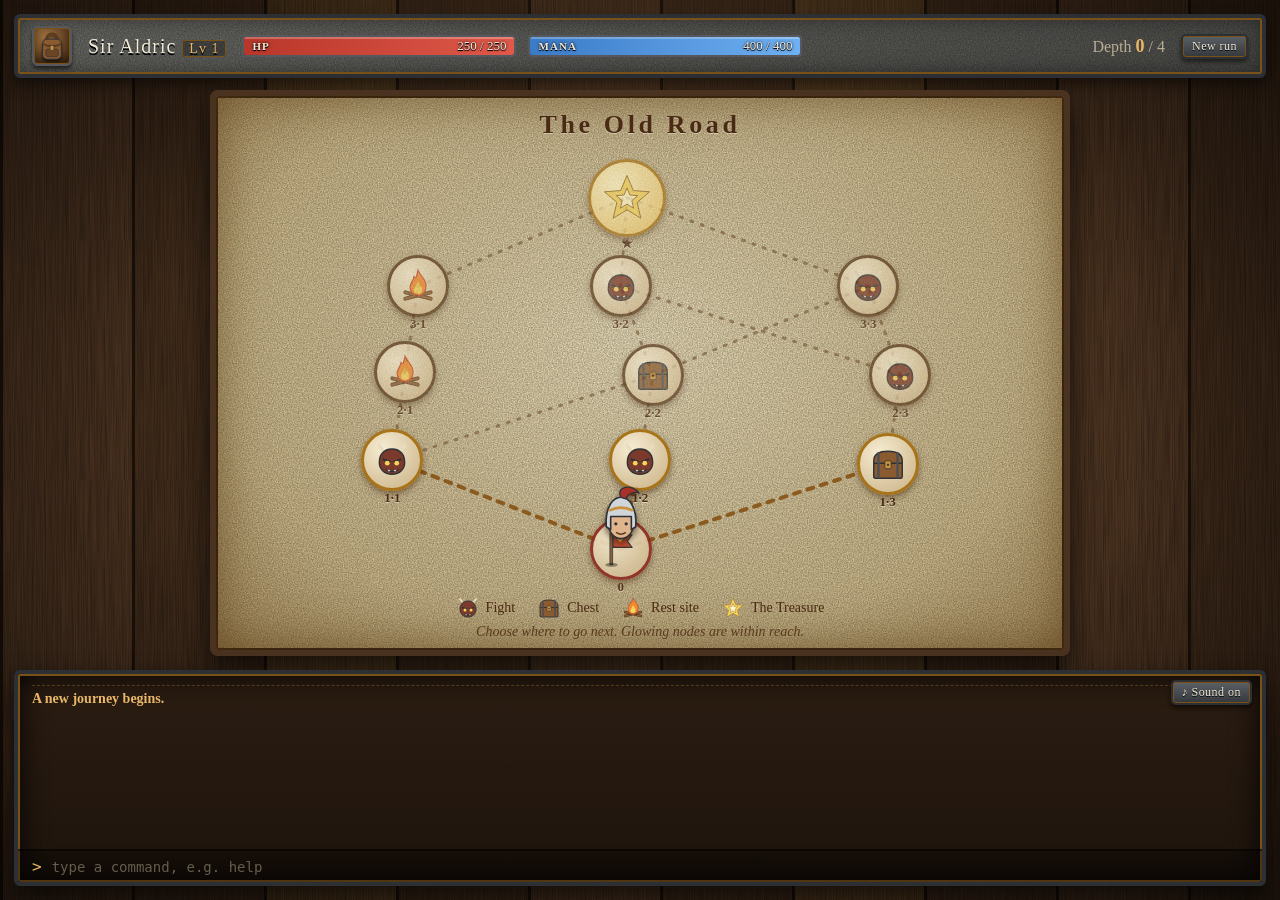
==== commit 413b1a19: "Add the map and run: branching map, chest and rest site scenes, victory screen, persistent run state" ====
--- a/index.html
+++ b/index.html
@@ -8,31 +8,41 @@
 </head>
 <body>
   <main id="app">
-    <section class="panel" id="player-panel" aria-label="Player">
-      <header class="nameplate"><div class="corner" id="p-corner"></div><h2 id="p-name"></h2><span class="lv" id="p-lv"></span></header>
-      <div class="stage"><div class="sprite" id="p-sprite"></div><div class="floats" id="p-floats"></div></div>
-      <div class="bars">
-        <div class="row hp-row"><div class="block-badge" id="p-block"></div><div class="bar hp"><div class="fill" id="p-hp-fill"></div><span class="bar-label"><b>HP</b> <span id="p-hp-txt"></span></span></div></div>
-        <div class="row"><div class="block-badge"></div><div class="bar mana"><div class="fill" id="p-mana-fill"></div><span class="bar-label"><b>Mana</b> <span id="p-mana-txt"></span></span></div></div>
-        <div class="row"><div class="block-badge"></div><div class="bar stamina"><div class="fill" id="p-stam-fill"></div><span class="bar-label"><b>Stamina</b> <span id="p-stam-txt"></span></span></div></div>
-      </div>
-      <div class="statuses" id="p-status"></div>
-      <div class="bottom actionbar">
-        <div class="bar-toggle" id="bar-toggle"></div>
-        <div class="bar-viewport" id="bar-viewport"><div class="bar-page current"></div></div>
-        <button class="btn primary end-turn" id="end-turn" type="button"></button>
-      </div>
-    </section>
+    <div id="views">
+      <header id="topbar" hidden></header>
+      <section class="view" id="battle-view" hidden>
+      <section class="panel" id="player-panel" aria-label="Player">
+        <header class="nameplate"><div class="corner" id="p-corner"></div><h2 id="p-name"></h2><span class="lv" id="p-lv"></span></header>
+        <div class="stage"><div class="sprite" id="p-sprite"></div><div class="floats" id="p-floats"></div></div>
+        <div class="bars">
+          <div class="row hp-row"><div class="block-badge" id="p-block"></div><div class="bar hp"><div class="fill" id="p-hp-fill"></div><span class="bar-label"><b>HP</b> <span id="p-hp-txt"></span></span></div></div>
+          <div class="row"><div class="block-badge"></div><div class="bar mana"><div class="fill" id="p-mana-fill"></div><span class="bar-label"><b>Mana</b> <span id="p-mana-txt"></span></span></div></div>
+          <div class="row"><div class="block-badge"></div><div class="bar stamina"><div class="fill" id="p-stam-fill"></div><span class="bar-label"><b>Stamina</b> <span id="p-stam-txt"></span></span></div></div>
+        </div>
+        <div class="statuses" id="p-status"></div>
+        <div class="bottom actionbar">
+          <div class="bar-toggle" id="bar-toggle"></div>
+          <div class="bar-viewport" id="bar-viewport"><div class="bar-page current"></div></div>
+          <button class="btn primary end-turn" id="end-turn" type="button"></button>
+        </div>
+      </section>
 
-    <section class="panel" id="enemy-panel" aria-label="Opponent">
-      <header class="nameplate"><div class="corner info-wrap" id="e-corner"><div class="info-pop" id="info-pop" hidden></div></div><h2 id="e-name"></h2><span class="lv" id="e-lv"></span></header>
-      <div class="stage"><div class="sprite" id="e-sprite"></div><div class="stun-stars" aria-hidden="true"><span>✦</span><span>✧</span><span>✦</span></div><div class="floats" id="e-floats"></div></div>
-      <div class="bars">
-        <div class="row hp-row"><div class="block-badge" id="e-block"></div><div class="bar hp"><div class="fill" id="e-hp-fill"></div><span class="bar-label"><b>HP</b> <span id="e-hp-txt"></span></span></div></div>
-      </div>
-      <div class="statuses" id="e-status"></div>
-      <div class="bottom intent-box" id="intent"></div>
-    </section>
+      <section class="panel" id="enemy-panel" aria-label="Opponent">
+        <header class="nameplate"><div class="corner info-wrap" id="e-corner"><div class="info-pop" id="info-pop" hidden></div></div><h2 id="e-name"></h2><span class="lv" id="e-lv"></span></header>
+        <div class="stage"><div class="sprite" id="e-sprite"></div><div class="stun-stars" aria-hidden="true"><span>✦</span><span>✧</span><span>✦</span></div><div class="floats" id="e-floats"></div></div>
+        <div class="bars">
+          <div class="row hp-row"><div class="block-badge" id="e-block"></div><div class="bar hp"><div class="fill" id="e-hp-fill"></div><span class="bar-label"><b>HP</b> <span id="e-hp-txt"></span></span></div></div>
+        </div>
+        <div class="statuses" id="e-status"></div>
+        <div class="bottom intent-box" id="intent"></div>
+      </section>
+        <div id="banner" hidden><div class="banner-card"><h1 id="banner-title"></h1><p id="banner-sub"></p><div id="banner-reward"></div><button class="btn big" id="banner-btn" type="button"></button></div></div>
+      </section>
+      <section class="view" id="map-view" hidden></section>
+      <section class="view" id="chest-view" hidden></section>
+      <section class="view" id="rest-view" hidden></section>
+      <section class="view" id="end-view" hidden></section>
+    </div>
 
     <section id="logbox" aria-label="Combat log">
       <button class="btn small" id="sound-btn" type="button">♪ Sound on</button>
@@ -40,8 +50,7 @@
       <form id="cli" autocomplete="off"><span class="prompt">&gt;</span><input id="cli-input" type="text" spellcheck="false" placeholder="type a command, e.g. help"></form>
     </section>
 
-    <div id="banner" hidden><div class="banner-card"><h1 id="banner-title"></h1><p id="banner-sub"></p><button class="btn big" id="banner-restart" type="button">Fight again</button></div></div>
-  </main>
+</main>
 
   <div id="tooltip" role="tooltip" hidden></div>
   <div id="modal" hidden><div class="modal-card" id="modal-card"></div></div>
@@ -51,9 +60,12 @@
   <script src="js/icons.js"></script>
   <script src="js/sprites.js"></script>
   <script src="js/audio.js"></script>
+  <script src="js/scenes.js"></script>
+  <script src="js/run.js"></script>
   <script src="js/ui.js"></script>
   <script src="js/fx.js"></script>
+  <script src="js/views.js"></script>
   <script src="js/cli.js"></script>
-  <script>newBattle('grubnik');</script>
+  <script>resumeOrStart();</script>
 </body>
 </html>
--- a/style.css
+++ b/style.css
@@ -26,8 +26,12 @@
 
 #app {
   height: 100dvh; padding: 14px; gap: 14px; position: relative;
-  display: grid; grid-template-columns: 1fr 1fr; grid-template-rows: minmax(0, 1fr) clamp(130px, 24vh, 230px);
-}
+  display: grid; grid-template-columns: minmax(0, 1fr); grid-template-rows: minmax(0, 1fr) clamp(130px, 24vh, 230px);
+}
+#views { position: relative; min-height: 0; display: flex; flex-direction: column; gap: 12px; }
+.view { position: relative; flex: 1; min-height: 0; }
+#views > [hidden] { display: none !important; }
+#battle-view { display: grid; grid-template-columns: 1fr 1fr; gap: 14px; }
 
 /* ---- stone panels with iron frame and rivets ---- */
 .panel {
@@ -172,7 +176,7 @@
 .tip-hint { margin: 8px 0 0; font-size: 13px; color: #9fd89a; }
 
 /* ---- log + CLI ---- */
-#logbox { grid-column: 1 / -1; display: flex; flex-direction: column; min-height: 0; border: 4px solid var(--iron-b); border-radius: 6px; background: linear-gradient(#2b1d12, #1e140c);
+#logbox { display: flex; flex-direction: column; min-height: 0; border: 4px solid var(--iron-b); border-radius: 6px; background: linear-gradient(#2b1d12, #1e140c);
   box-shadow: inset 0 0 0 2px var(--bronze-lo), inset 0 0 30px #000, 0 10px 24px rgba(0, 0, 0, .6); }
 #log { flex: 1; overflow-y: auto; padding: 8px 14px; font-size: 14px; line-height: 1.45; }
 #log .line { padding: 0 0 1px; } #log .line.turn { color: var(--bronze-hi); font-weight: bold; border-top: 1px dashed rgba(200, 145, 58, .3); margin-top: 3px; padding-top: 3px; }
@@ -204,7 +208,7 @@
 .banner-card h1 { margin: 0 0 6px; font-size: 44px; letter-spacing: .1em; color: var(--bronze-hi); text-shadow: 0 3px 0 #000; } .banner-card p { margin: 0 0 18px; font-style: italic; color: var(--parch-dim); }
 
 @media (max-width: 760px) { .inv-cols { grid-template-columns: 1fr; } }
-@media (max-width: 900px) { #app { grid-template-columns: 1fr; grid-template-rows: auto auto 200px; overflow-y: auto; height: auto; min-height: 100dvh; } body { overflow: auto; } .stage { min-height: 220px; } }
+@media (max-width: 900px) { #battle-view { grid-template-columns: 1fr; } #app { grid-template-columns: 1fr; grid-template-rows: auto auto 200px; overflow-y: auto; height: auto; min-height: 100dvh; } body { overflow: auto; } .stage { min-height: 220px; } }
 
 /* ---- effects ---- */
 .sprite { will-change: transform; transition: filter .3s; }
@@ -241,3 +245,102 @@
 #sound-btn.off { opacity: .55; }
 .btn.small { font-size: 12px; padding: 3px 9px; border-width: 2px; }
 @media (prefers-reduced-motion: reduce) { .stage.charged .sprite, .stun-stars { animation: none; } }
+
+/* ---- battle banner reward ---- */
+#banner-reward { display: flex; align-items: center; justify-content: center; gap: 12px; margin: -6px 0 18px; font-size: 16px; }
+#banner-reward:empty { display: none; }
+
+/* ---- top bar (map / chest / rest) ---- */
+#topbar { flex: none; display: flex; align-items: center; gap: 16px; padding: 8px 14px; border-radius: 6px;
+  background: var(--speckle), linear-gradient(160deg, var(--stone-a), var(--stone-b)); border: 4px solid var(--iron-b);
+  box-shadow: inset 0 0 0 2px var(--bronze-lo), inset 0 0 20px rgba(0, 0, 0, .5), 0 6px 14px rgba(0, 0, 0, .5); }
+.tb-name { font-size: 20px; letter-spacing: .05em; text-shadow: 0 2px 0 #000; white-space: nowrap; }
+.tb-bars { flex: 1; display: flex; gap: 12px; max-width: 560px; }
+.mini-bar { position: relative; flex: 1; height: 22px; border-radius: 4px; overflow: hidden; background: linear-gradient(#0c0d0e, #1d2023); border: 2px solid var(--iron-a); box-shadow: inset 0 2px 5px #000; }
+.mini-bar .fill { height: 100%; transition: width .45s; box-shadow: inset 0 2px 0 rgba(255, 255, 255, .25); }
+.mini-bar.hp .fill { background: linear-gradient(90deg, var(--hp), var(--hp-hi)); } .mini-bar.mana .fill { background: linear-gradient(90deg, var(--mana), var(--mana-hi)); }
+.mini-bar span { position: absolute; inset: 0; display: flex; align-items: center; justify-content: space-between; padding: 0 8px; font-size: 13px; text-shadow: 0 1px 0 #000, 0 0 3px #000; }
+.mini-bar b { font-size: 11px; letter-spacing: .1em; text-transform: uppercase; }
+.tb-depth { margin-left: auto; color: var(--parch-dim); white-space: nowrap; } .tb-depth b { color: var(--bronze-hi); font-size: 18px; }
+.btn.confirm { background: linear-gradient(#8e2a22, #5a1410); }
+
+/* ---- map ---- */
+#map-view { display: flex; justify-content: center; }
+.map-board { position: relative; height: 100%; width: min(860px, 100%); display: flex; flex-direction: column; padding: 14px 22px 10px; border-radius: 8px;
+  background: radial-gradient(ellipse at 50% 45%, #e9dcb8, #cdb98a 70%, #a88c5c), var(--speckle);
+  background-blend-mode: multiply; border: 6px solid #4a3220; box-shadow: inset 0 0 50px rgba(90, 60, 20, .7), inset 0 0 0 2px #2a1a0c, 0 14px 30px rgba(0, 0, 0, .7); color: var(--ink); }
+.map-title { margin: 0; text-align: center; font-size: 26px; letter-spacing: .14em; color: #4a2a12; text-shadow: 0 1px 0 rgba(255, 255, 255, .4); }
+.map-field { position: relative; flex: 1; min-height: 200px; margin: 6px 0; }
+.map-paths { position: absolute; inset: 0; width: 100%; height: 100%; overflow: visible; }
+.map-paths line { stroke: #6b4a2a; stroke-width: 3; stroke-dasharray: 2 9; stroke-linecap: round; opacity: .55; }
+.map-paths line.walked { stroke: #8e2a22; stroke-dasharray: none; stroke-width: 4; opacity: .9; }
+.map-paths line.open { stroke: #8a5a1e; opacity: 1; stroke-width: 4; stroke-dasharray: 6 8; animation: march 1s linear infinite; }
+@keyframes march { to { stroke-dashoffset: -14; } }
+.map-node { position: absolute; width: 62px; height: 62px; margin: -31px 0 0 -31px; padding: 9px; border-radius: 50%; display: grid; place-items: center;
+  background: radial-gradient(circle at 35% 30%, #f6ecd2, #c9b083); border: 3px solid #5a3a1e; box-shadow: 0 3px 6px rgba(60, 30, 10, .5); color: inherit; transition: transform .15s, box-shadow .2s; }
+.map-node .ico { width: 100%; height: 100%; }
+.map-node.type-goal { width: 78px; height: 78px; margin: -39px 0 0 -39px; border-color: #a8741a; background: radial-gradient(circle at 35% 30%, #fff6c8, #e8c060); }
+.map-node.type-start { opacity: .9; }
+.node-label { position: absolute; top: 100%; left: 50%; transform: translate(-50%, 2px); font-size: 13px; font-weight: bold; color: #4a2a12; white-space: nowrap; text-shadow: 0 1px 0 rgba(255, 255, 255, .5); }
+.map-node.reachable { cursor: pointer; border-color: #a8741a; animation: beckon 1.4s ease-in-out infinite; }
+.map-node.reachable:hover { transform: scale(1.12); box-shadow: 0 0 0 4px rgba(200, 145, 58, .6), 0 0 22px rgba(255, 200, 80, .9); }
+@keyframes beckon { 0%, 100% { box-shadow: 0 0 0 2px rgba(200, 145, 58, .4), 0 0 8px rgba(255, 200, 80, .5); } 50% { box-shadow: 0 0 0 5px rgba(200, 145, 58, .6), 0 0 22px rgba(255, 200, 80, .9); } }
+.map-node.visited { filter: sepia(.6) brightness(.8); opacity: .75; }
+.map-node.visited::after { content: "✓"; position: absolute; right: -4px; bottom: -4px; width: 20px; height: 20px; border-radius: 50%; background: #8e2a22; color: #fff; font-size: 13px; display: grid; place-items: center; border: 2px solid #4a2a12; }
+.map-node.current { border-color: #8e2a22; }
+.map-node:not(.reachable):not(.visited):not(.current) { opacity: .7; }
+.map-token { position: absolute; width: 46px; height: 62px; transform: translate(-50%, -112%); pointer-events: none; z-index: 5;
+  transition: left .6s cubic-bezier(.4, 0, .2, 1), top .6s cubic-bezier(.4, 0, .2, 1); filter: drop-shadow(0 4px 3px rgba(40, 20, 0, .6)); }
+.map-token svg { width: 100%; height: 100%; }
+.map-legend { display: flex; justify-content: center; gap: 22px; font-size: 14px; color: #4a2a12; }
+.map-legend span { display: inline-flex; align-items: center; gap: 6px; } .map-legend .ico { width: 24px; height: 24px; }
+.map-hint { margin: 4px 0 0; text-align: center; font-style: italic; color: #5a3a1e; font-size: 14px; }
+
+/* ---- scene cards (chest / rest / end) ---- */
+#chest-view, #rest-view, #end-view { display: flex; justify-content: center; align-items: flex-start; overflow-y: auto; }
+.scene-card { margin: auto 0; width: min(560px, 100%); display: flex; flex-direction: column; align-items: center; gap: 12px; padding: 16px 24px 20px; text-align: center; border-radius: 8px;
+  background: var(--speckle), linear-gradient(160deg, var(--stone-a), var(--stone-b)); border: 4px solid var(--iron-b);
+  box-shadow: inset 0 0 0 2px var(--bronze-lo), inset 0 0 40px rgba(0, 0, 0, .55), 0 14px 30px rgba(0, 0, 0, .6); }
+.scene-card.wide { width: min(820px, 100%); }
+.scene-card h2 { margin: 0; font-size: 24px; letter-spacing: .1em; text-shadow: 0 2px 0 #000; }
+.scene-card h1 { margin: 0; font-size: 40px; letter-spacing: .12em; color: var(--bronze-hi); text-shadow: 0 3px 0 #000; }
+.scene-text { margin: 0; color: var(--parch-dim); font-style: italic; }
+.scene-actions { display: flex; gap: 12px; }
+.scene-svg { display: block; width: 100%; height: auto; max-height: 34vh; }
+.chest-svg { max-height: 26vh; }
+.chest-stage { width: min(320px, 70%); padding: 10px; border-radius: 8px; background: radial-gradient(ellipse at 50% 80%, rgba(255, 200, 120, .15), transparent 70%); }
+.chest-stage.clickable { cursor: pointer; transition: transform .15s, filter .2s; }
+.chest-stage.clickable:hover { transform: scale(1.04) rotate(-1deg); filter: drop-shadow(0 0 16px rgba(255, 200, 80, .6)); }
+.chest-stage.open .chest-glow { animation: glow 2s ease-in-out infinite; }
+@keyframes glow { 50% { opacity: .65; } }
+.loot-card { display: flex; align-items: center; gap: 14px; padding: 10px 14px; width: 100%; border-radius: 6px; background: rgba(0, 0, 0, .3); border: 2px solid var(--bronze-lo); text-align: left; }
+.loot-text { flex: 1; display: flex; flex-direction: column; gap: 2px; } .loot-text b { font-size: 18px; color: var(--bronze-hi); } .loot-text span { font-size: 14px; } .loot-text i { font-size: 13px; color: var(--parch-dim); }
+.loot-row { display: flex; gap: 14px; justify-content: center; padding: 6px 0; }
+.rest-stage { width: 100%; display: flex; justify-content: center; background: #0d1426; border: 3px solid var(--iron-b); border-radius: 6px; overflow: hidden; box-shadow: inset 0 0 20px #000; }
+.rest-stage .flames { transform-origin: 0 0; animation: flicker .5s ease-in-out infinite alternate; }
+.rest-stage .fire-glow { animation: glow 1.6s ease-in-out infinite; }
+.rest-stage .embers circle { animation: ember 2.2s ease-out infinite; } .rest-stage .embers circle:nth-child(2) { animation-delay: .7s; } .rest-stage .embers circle:nth-child(3) { animation-delay: 1.4s; }
+@keyframes flicker { from { transform: scale(1, 1) skewX(0); } to { transform: scale(.94, 1.08) skewX(3deg); } }
+@keyframes ember { from { transform: translateY(0); opacity: 1; } to { transform: translateY(-40px); opacity: 0; } }
+.rest-options { display: grid; grid-template-columns: repeat(3, 1fr); gap: 12px; width: 100%; }
+.rest-option { display: flex; align-items: center; gap: 12px; padding: 10px 12px; text-align: left; color: var(--parch); cursor: pointer; border-radius: 6px; font-family: inherit;
+  background: linear-gradient(#4e5257, #33363a); border: 3px solid var(--iron-b); box-shadow: inset 0 0 0 1px var(--bronze-lo), 0 3px 5px rgba(0, 0, 0, .5); transition: transform .1s, border-color .15s; }
+.rest-option:hover:not(:disabled) { border-color: var(--bronze); transform: translateY(-2px); }
+.rest-option:disabled { cursor: default; opacity: .45; }
+.rest-option.chosen { opacity: 1; border-color: var(--bronze-hi); box-shadow: inset 0 0 0 1px var(--bronze-hi), 0 0 14px rgba(232, 183, 104, .5); }
+.rest-option .tile { flex: none; }
+.ro-text { display: flex; flex-direction: column; gap: 2px; } .ro-text b { font-size: 15px; } .ro-text span { font-size: 13px; color: var(--parch-dim); }
+.rest-result { display: flex; flex-direction: column; align-items: center; gap: 10px; width: 100%; }
+.end-stage { width: 100%; display: flex; justify-content: center; background: #1e1610; border-radius: 6px; overflow: hidden; border: 3px solid var(--iron-b); }
+.end-card.won .sparkle { animation: glow 1.2s ease-in-out infinite; } .end-card.won .hearts { animation: float 2.4s ease-in-out infinite; }
+@keyframes float { 50% { transform: translateY(-8px); } }
+.end-fallen { width: 100%; height: 200px; display: flex; justify-content: center; align-items: center; overflow: hidden; background: radial-gradient(ellipse at 50% 80%, rgba(140, 40, 30, .25), transparent 70%), linear-gradient(#262420, #1a1815); }
+.end-fallen svg { height: 260px; flex: none; transform: rotate(-84deg) translate(-30px, 0); filter: grayscale(.9) brightness(.6); }
+.end-stats { list-style: none; margin: 0; padding: 0; width: min(360px, 100%); } .end-stats li { display: flex; justify-content: space-between; padding: 3px 6px; border-bottom: 1px dotted rgba(255, 255, 255, .15); }
+@media (max-width: 760px) { .rest-options { grid-template-columns: 1fr; } .tb-bars { display: none; } }
+.rest-stage .scene-svg { max-height: 25vh; }
+#rest-view .scene-card { gap: 9px; padding-top: 12px; }
+#rest-view .scene-card h2 { font-size: 21px; }
+.rest-result { flex-direction: row; flex-wrap: wrap; justify-content: center; }
+.rest-result .scene-text { width: 100%; }
+.rest-result .loot-card { flex: 1; min-width: 300px; padding: 6px 10px; }
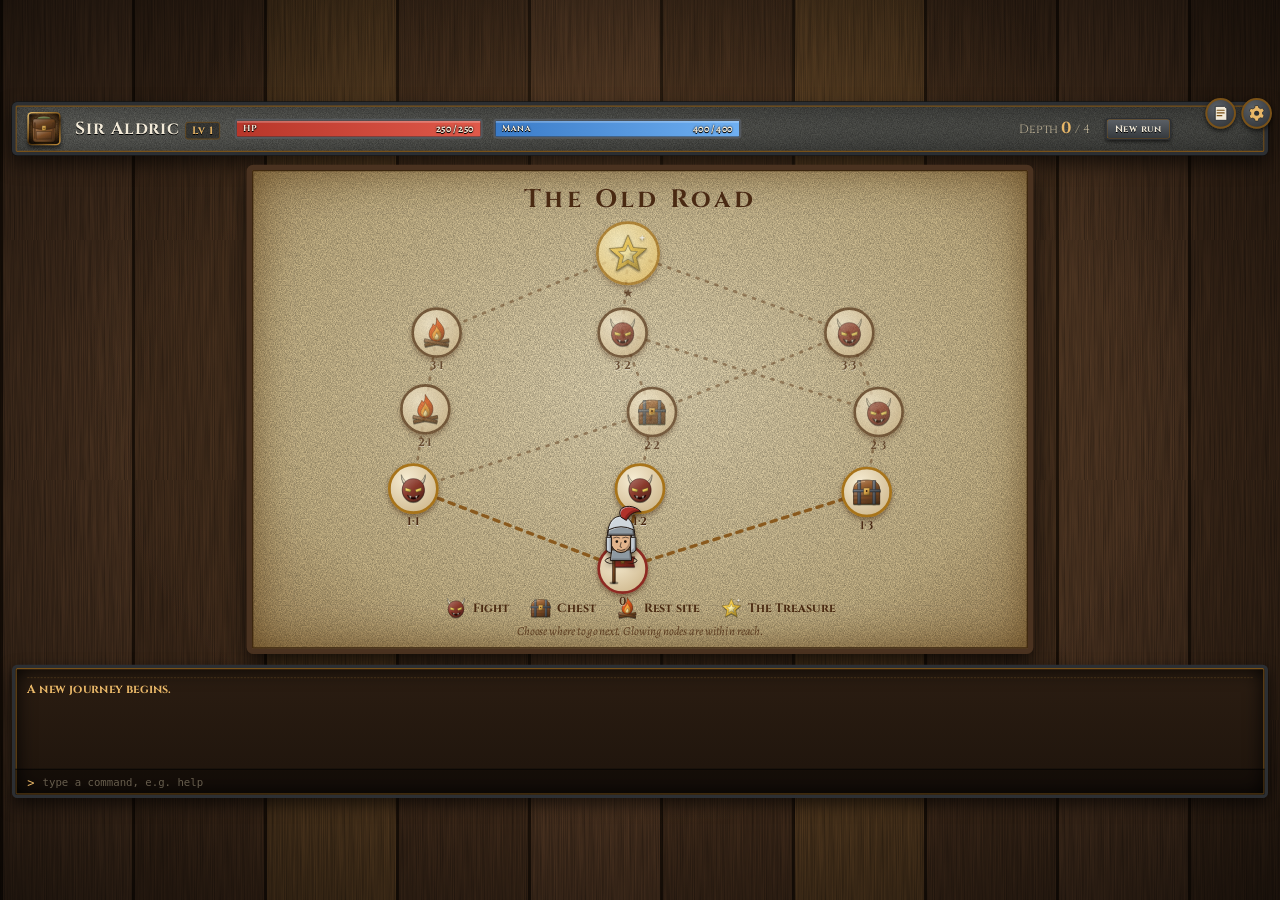
==== commit 1a20a957: "Visual overhaul: Storybook Ink characters, Painted Classic icons, Cinzel/Alegreya, 1920x1080 scaled " ====
--- a/index.html
+++ b/index.html
@@ -4,68 +4,75 @@
   <meta charset="utf-8">
   <meta name="viewport" content="width=device-width, initial-scale=1">
   <title>Menu Fight</title>
+  <link rel="stylesheet" href="assets/fonts.css">
   <link rel="stylesheet" href="style.css">
 </head>
 <body>
-  <main id="app">
-    <div id="views">
-      <header id="topbar" hidden></header>
-      <section class="view" id="battle-view" hidden>
-      <section class="panel" id="player-panel" aria-label="Player">
-        <header class="nameplate"><div class="corner" id="p-corner"></div><h2 id="p-name"></h2><span class="lv" id="p-lv"></span></header>
-        <div class="stage"><div class="sprite" id="p-sprite"></div><div class="floats" id="p-floats"></div></div>
-        <div class="bars">
-          <div class="row hp-row"><div class="block-badge" id="p-block"></div><div class="bar hp"><div class="fill" id="p-hp-fill"></div><span class="bar-label"><b>HP</b> <span id="p-hp-txt"></span></span></div></div>
-          <div class="row"><div class="block-badge"></div><div class="bar mana"><div class="fill" id="p-mana-fill"></div><span class="bar-label"><b>Mana</b> <span id="p-mana-txt"></span></span></div></div>
-          <div class="row"><div class="block-badge"></div><div class="bar stamina"><div class="fill" id="p-stam-fill"></div><span class="bar-label"><b>Stamina</b> <span id="p-stam-txt"></span></span></div></div>
-        </div>
-        <div class="statuses" id="p-status"></div>
-        <div class="bottom actionbar">
-          <div class="bar-toggle" id="bar-toggle"></div>
-          <div class="bar-viewport" id="bar-viewport"><div class="bar-page current"></div></div>
-          <button class="btn primary end-turn" id="end-turn" type="button"></button>
-        </div>
+  <div id="root">
+    <main id="app">
+      <div id="views">
+        <header id="topbar" hidden></header>
+        <section class="view" id="battle-view" hidden>
+          <section class="panel" id="player-panel" aria-label="Player">
+            <header class="nameplate"><div class="corner" id="p-corner"></div><h2 id="p-name"></h2><span class="lv" id="p-lv"></span></header>
+            <div class="stage"><div class="backdrop" id="p-bd"></div><div class="sprite" id="p-sprite"></div><div class="floats" id="p-floats"></div></div>
+            <div class="bars">
+              <div class="row hp-row"><div class="block-badge" id="p-block"></div><div class="bar hp"><div class="fill" id="p-hp-fill"></div><span class="bar-label"><b>HP</b> <span id="p-hp-txt"></span></span></div></div>
+              <div class="row"><div class="block-badge"></div><div class="bar mana"><div class="fill" id="p-mana-fill"></div><span class="bar-label"><b>Mana</b> <span id="p-mana-txt"></span></span></div></div>
+              <div class="row"><div class="block-badge"></div><div class="bar stamina"><div class="fill" id="p-stam-fill"></div><span class="bar-label"><b>Stamina</b> <span id="p-stam-txt"></span></span></div></div>
+            </div>
+            <div class="statuses" id="p-status"></div>
+            <div class="bottom actionbar">
+              <div class="bar-toggle" id="bar-toggle"></div>
+              <div class="bar-viewport" id="bar-viewport"><div class="bar-page current"></div></div>
+              <button class="btn primary end-turn" id="end-turn" type="button"></button>
+            </div>
+          </section>
+
+          <section class="panel" id="enemy-panel" aria-label="Opponent">
+            <header class="nameplate"><div class="corner info-wrap" id="e-corner"><div class="info-pop" id="info-pop" hidden></div></div><h2 id="e-name"></h2><span class="lv" id="e-lv"></span></header>
+            <div class="stage"><div class="backdrop" id="e-bd"></div><div class="sprite" id="e-sprite"></div><div class="stun-stars" aria-hidden="true"><span>✦</span><span>✧</span><span>✦</span></div><div class="floats" id="e-floats"></div></div>
+            <div class="bars">
+              <div class="row hp-row"><div class="block-badge" id="e-block"></div><div class="bar hp"><div class="fill" id="e-hp-fill"></div><span class="bar-label"><b>HP</b> <span id="e-hp-txt"></span></span></div></div>
+            </div>
+            <div class="statuses" id="e-status"></div>
+            <div class="bottom intent-box" id="intent"></div>
+          </section>
+          <div id="banner" hidden><div class="banner-card"><h1 id="banner-title"></h1><p id="banner-sub"></p><div id="banner-reward"></div><button class="btn big" id="banner-btn" type="button"></button></div></div>
+        </section>
+        <section class="view" id="map-view" hidden></section>
+        <section class="view" id="chest-view" hidden></section>
+        <section class="view" id="rest-view" hidden></section>
+        <section class="view" id="end-view" hidden></section>
+      </div>
+
+      <section id="logbox" aria-label="Combat log">
+        <div id="log" aria-live="polite"></div>
+        <form id="cli" autocomplete="off"><span class="prompt">&gt;</span><input id="cli-input" type="text" spellcheck="false" placeholder="type a command, e.g. help"></form>
       </section>
+    </main>
 
-      <section class="panel" id="enemy-panel" aria-label="Opponent">
-        <header class="nameplate"><div class="corner info-wrap" id="e-corner"><div class="info-pop" id="info-pop" hidden></div></div><h2 id="e-name"></h2><span class="lv" id="e-lv"></span></header>
-        <div class="stage"><div class="sprite" id="e-sprite"></div><div class="stun-stars" aria-hidden="true"><span>✦</span><span>✧</span><span>✦</span></div><div class="floats" id="e-floats"></div></div>
-        <div class="bars">
-          <div class="row hp-row"><div class="block-badge" id="e-block"></div><div class="bar hp"><div class="fill" id="e-hp-fill"></div><span class="bar-label"><b>HP</b> <span id="e-hp-txt"></span></span></div></div>
-        </div>
-        <div class="statuses" id="e-status"></div>
-        <div class="bottom intent-box" id="intent"></div>
-      </section>
-        <div id="banner" hidden><div class="banner-card"><h1 id="banner-title"></h1><p id="banner-sub"></p><div id="banner-reward"></div><button class="btn big" id="banner-btn" type="button"></button></div></div>
-      </section>
-      <section class="view" id="map-view" hidden></section>
-      <section class="view" id="chest-view" hidden></section>
-      <section class="view" id="rest-view" hidden></section>
-      <section class="view" id="end-view" hidden></section>
+    <div id="hud">
+      <button class="hud-btn" id="log-btn" type="button" title="Combat log mode (L)"></button>
+      <button class="hud-btn" id="settings-btn" type="button" title="Settings (O)"></button>
     </div>
-
-    <section id="logbox" aria-label="Combat log">
-      <button class="btn small" id="sound-btn" type="button">♪ Sound on</button>
-      <div id="log" aria-live="polite"></div>
-      <form id="cli" autocomplete="off"><span class="prompt">&gt;</span><input id="cli-input" type="text" spellcheck="false" placeholder="type a command, e.g. help"></form>
-    </section>
-
-</main>
-
-  <div id="tooltip" role="tooltip" hidden></div>
-  <div id="modal" hidden><div class="modal-card" id="modal-card"></div></div>
+    <div id="vignette" aria-hidden="true"></div>
+    <div id="toast" aria-live="polite"></div>
+    <div id="tooltip" role="tooltip" hidden></div>
+    <div id="modal" hidden><div class="modal-card" id="modal-card"></div></div>
+  </div>
 
   <script src="js/data.js"></script>
   <script src="js/engine.js"></script>
   <script src="js/icons.js"></script>
-  <script src="js/sprites.js"></script>
+  <script src="js/art.js"></script>
+  <script src="js/settings.js"></script>
   <script src="js/audio.js"></script>
-  <script src="js/scenes.js"></script>
   <script src="js/run.js"></script>
   <script src="js/ui.js"></script>
   <script src="js/fx.js"></script>
   <script src="js/views.js"></script>
   <script src="js/cli.js"></script>
-  <script>resumeOrStart();</script>
+  <script>apply(); resumeOrStart();</script>
 </body>
 </html>
--- a/assets/fonts.css
+++ b/assets/fonts.css
@@ -0,0 +1,41 @@
+/* Cinzel (headings) and Alegreya (body), Google Fonts, SIL Open Font License. Bundled for offline use. */
+@font-face {
+  font-family: 'Cinzel';
+  font-style: normal;
+  font-weight: 400;
+  font-display: swap;
+  src: url(fonts/Cinzel-400-normal.woff2) format('woff2');
+  unicode-range: U+0000-00FF, U+0131, U+0152-0153, U+02BB-02BC, U+02C6, U+02DA, U+02DC, U+0304, U+0308, U+0329, U+2000-206F, U+20AC, U+2122, U+2191, U+2193, U+2212, U+2215, U+FEFF, U+FFFD;
+}
+@font-face {
+  font-family: 'Cinzel';
+  font-style: normal;
+  font-weight: 700;
+  font-display: swap;
+  src: url(fonts/Cinzel-700-normal.woff2) format('woff2');
+  unicode-range: U+0000-00FF, U+0131, U+0152-0153, U+02BB-02BC, U+02C6, U+02DA, U+02DC, U+0304, U+0308, U+0329, U+2000-206F, U+20AC, U+2122, U+2191, U+2193, U+2212, U+2215, U+FEFF, U+FFFD;
+}
+@font-face {
+  font-family: 'Alegreya';
+  font-style: italic;
+  font-weight: 400;
+  font-display: swap;
+  src: url(fonts/Alegreya-400-italic.woff2) format('woff2');
+  unicode-range: U+0000-00FF, U+0131, U+0152-0153, U+02BB-02BC, U+02C6, U+02DA, U+02DC, U+0304, U+0308, U+0329, U+2000-206F, U+20AC, U+2122, U+2191, U+2193, U+2212, U+2215, U+FEFF, U+FFFD;
+}
+@font-face {
+  font-family: 'Alegreya';
+  font-style: normal;
+  font-weight: 400;
+  font-display: swap;
+  src: url(fonts/Alegreya-400-normal.woff2) format('woff2');
+  unicode-range: U+0000-00FF, U+0131, U+0152-0153, U+02BB-02BC, U+02C6, U+02DA, U+02DC, U+0304, U+0308, U+0329, U+2000-206F, U+20AC, U+2122, U+2191, U+2193, U+2212, U+2215, U+FEFF, U+FFFD;
+}
+@font-face {
+  font-family: 'Alegreya';
+  font-style: normal;
+  font-weight: 700;
+  font-display: swap;
+  src: url(fonts/Alegreya-700-normal.woff2) format('woff2');
+  unicode-range: U+0000-00FF, U+0131, U+0152-0153, U+02BB-02BC, U+02C6, U+02DA, U+02DC, U+0304, U+0308, U+0329, U+2000-206F, U+20AC, U+2122, U+2191, U+2193, U+2212, U+2215, U+FEFF, U+FFFD;
+}
--- a/style.css
+++ b/style.css
@@ -1,346 +1,402 @@
-/* Menu Fight: cozy medieval. Wood boards, stone slabs, iron and bronze hardware. */
+/* Menu Fight: cozy medieval UI on a 1920x1080 design canvas (scaled to fit by settings.js).
+   Themes swap the --page-* / --panel-* tokens; everything else reads those tokens. */
 :root {
-  --wood-a: #4a3220; --wood-b: #3f2a1a; --wood-c: #52391f; --wood-seam: #1d1209;
-  --stone-a: #6a6b66; --stone-b: #4d4e4a; --stone-edge: #2f302d;
   --iron-a: #55595e; --iron-b: #2c2f33; --iron-edge: #16181a;
   --bronze: #c8913a; --bronze-hi: #e8b768; --bronze-lo: #7a5218;
-  --parch: #f2ead8; --parch-dim: #b9ad92; --ink: #1c140c;
-  --hp: #b8362a; --hp-hi: #e0594a; --mana: #3a7bc8; --mana-hi: #6fb0f2; --stam: #b8962a; --stam-hi: #e6c75a; --block: #8fa0ad;
-  --h-name: 46px; --h-bars: 104px; --h-status: 48px; --h-bottom: 84px;
-  --font: "Palatino Linotype", "Book Antiqua", Palatino, "URW Palladio L", Georgia, serif;
+  --parch: #f2ead8; --parch-dim: #bdb196; --ink: #1c140c;
+  --hp: #b8362a; --hp-hi: #e0594a; --mana: #3a7bc8; --mana-hi: #6fb0f2; --stam: #b8962a; --stam-hi: #e6c75a;
+  --font-head: Cinzel, "Trajan Pro", Georgia, serif;
+  --font-body: Alegreya, "Palatino Linotype", Georgia, serif;
   --grain: url("data:image/svg+xml;utf8,<svg xmlns='http://www.w3.org/2000/svg' width='240' height='240'><filter id='n'><feTurbulence type='fractalNoise' baseFrequency='0.9 0.012' numOctaves='3' seed='4'/><feColorMatrix values='0 0 0 0 0  0 0 0 0 0  0 0 0 0 0  0 0 0 .55 -.12'/></filter><rect width='100%' height='100%' filter='url(%23n)'/></svg>");
   --speckle: url("data:image/svg+xml;utf8,<svg xmlns='http://www.w3.org/2000/svg' width='160' height='160'><filter id='n'><feTurbulence type='fractalNoise' baseFrequency='0.8' numOctaves='2' seed='9'/><feColorMatrix values='0 0 0 0 0  0 0 0 0 0  0 0 0 0 0  0 0 0 .5 -.1'/></filter><rect width='100%' height='100%' filter='url(%23n)'/></svg>");
-}
-* { box-sizing: border-box; }
-html, body { height: 100%; margin: 0; }
-body {
-  font-family: var(--font); color: var(--parch); overflow: hidden;
-  background:
+
+  /* layout tokens (design px) */
+  --gap: 16px; --log-h: 200px;
+  --h-name: 64px; --h-bars: 134px; --h-status: 62px; --h-bottom: 108px;
+  --tile: 76px;
+
+  /* theme tokens: Dark Oak (default) */
+  --page-bg:
     radial-gradient(ellipse at 50% 40%, rgba(255, 190, 110, .13), transparent 62%),
     radial-gradient(ellipse at 50% 50%, transparent 55%, rgba(0, 0, 0, .55) 100%),
     var(--grain),
-    repeating-linear-gradient(90deg, var(--wood-seam) 0 3px, transparent 3px 132px),
-    repeating-linear-gradient(90deg, var(--wood-a) 0 132px, var(--wood-b) 132px 264px, var(--wood-c) 264px 396px, var(--wood-b) 396px 528px);
+    repeating-linear-gradient(90deg, #1d1209 0 3px, transparent 3px 132px),
+    repeating-linear-gradient(90deg, #4a3220 0 132px, #3f2a1a 132px 264px, #52391f 264px 396px, #3f2a1a 396px 528px);
+  --panel-bg: var(--speckle), linear-gradient(160deg, #6a6b66, #4d4e4a);
+  --panel-frame: var(--iron-b); --panel-trim: var(--bronze-lo);
+  --well-bg: rgba(0, 0, 0, .24);
+  --stage-bg: linear-gradient(#262420, #1a1815);
+  --log-bg: linear-gradient(#2b1d12, #1e140c);
+  --map-frame: #4a3220;
+  --card-bg: var(--panel-bg);
 }
-button { font-family: inherit; }
-
-#app {
-  height: 100dvh; padding: 14px; gap: 14px; position: relative;
-  display: grid; grid-template-columns: minmax(0, 1fr); grid-template-rows: minmax(0, 1fr) clamp(130px, 24vh, 230px);
+html[data-theme="birch"] {
+  --page-bg: radial-gradient(ellipse at 50% 40%, rgba(255, 245, 210, .25), transparent 65%), radial-gradient(ellipse at 50% 50%, transparent 60%, rgba(60, 40, 10, .35) 100%), var(--tex-birch);
+  --panel-bg: linear-gradient(160deg, rgba(255, 255, 255, .08), rgba(0, 0, 0, .18)), var(--tex-cobble);
+  --panel-frame: #3a3a37; --panel-trim: #8a7a5a;
+  --well-bg: rgba(20, 20, 18, .45);
+  --log-bg: linear-gradient(rgba(30, 30, 28, .55), rgba(20, 20, 18, .7)), var(--tex-cobble-dark);
+  --card-bg: linear-gradient(160deg, rgba(40, 40, 38, .82), rgba(22, 22, 20, .9)), var(--tex-cobble-dark);
+  --map-frame: #8a7a5a;
 }
-#views { position: relative; min-height: 0; display: flex; flex-direction: column; gap: 12px; }
+html[data-theme="castle"] {
+  --page-bg: radial-gradient(ellipse at 12% 30%, rgba(255, 170, 70, .28), transparent 22%), radial-gradient(ellipse at 88% 30%, rgba(255, 170, 70, .28), transparent 22%),
+    linear-gradient(90deg, transparent 4%, #6a1a1e 4%, #8a2228 6.5%, #6a1a1e 9%, transparent 9%, transparent 91%, #6a1a1e 91%, #8a2228 93.5%, #6a1a1e 96%, transparent 96%),
+    radial-gradient(ellipse at 50% 50%, transparent 50%, rgba(0, 0, 0, .6) 100%), var(--tex-ashlar);
+  --panel-bg: var(--grain), linear-gradient(160deg, #4a3020, #2e1c12);
+  --panel-frame: #1a0f08; --panel-trim: #b08a3a;
+  --stage-bg: linear-gradient(#1c1a20, #121016);
+  --log-bg: var(--grain), linear-gradient(#2a1a10, #180e08);
+}
+html[data-theme="night"] {
+  --page-bg: radial-gradient(1.5px 1.5px at 10% 20%, #fff 50%, transparent 51%), radial-gradient(1px 1px at 30% 70%, #fff 50%, transparent 51%), radial-gradient(1.5px 1.5px at 70% 15%, #fff 50%, transparent 51%),
+    radial-gradient(1px 1px at 85% 55%, #fff 50%, transparent 51%), radial-gradient(1px 1px at 55% 40%, #ffe 50%, transparent 51%), radial-gradient(1.5px 1.5px at 20% 90%, #fff 50%, transparent 51%),
+    radial-gradient(ellipse at 50% 110%, rgba(255, 140, 50, .35), transparent 45%), linear-gradient(#0a1020, #16203a 60%, #1e1a24);
+  --page-bg-size: 400px 300px;
+  --panel-bg: var(--grain), linear-gradient(160deg, #4a3428, #2a1c16);
+  --panel-frame: #120c08; --panel-trim: #c8913a;
+  --stage-bg: linear-gradient(#141a28, #0e1018);
+  --log-bg: linear-gradient(rgba(16, 20, 34, .92), rgba(10, 12, 22, .95));
+  --map-frame: #2a1c16;
+}
+
+* { box-sizing: border-box; }
+html, body { height: 100%; margin: 0; }
+body { font-family: var(--font-body); font-size: 18px; color: var(--parch); overflow: hidden; background: var(--page-bg); background-size: var(--page-bg-size, auto); background-color: #1a120a; }
+button, input { font-family: inherit; }
+
+/* ---- the scaled canvas ---- */
+#root { position: absolute; left: 0; top: 0; width: 1920px; height: 1080px; transform-origin: 0 0; }
+#app { position: absolute; inset: 0; padding: 18px; gap: var(--gap); display: grid; grid-template-columns: minmax(0, 1fr); grid-template-rows: minmax(0, 1fr) var(--log-h); }
+#app.log-blend, #app.log-hidden { grid-template-rows: minmax(0, 1fr); }
+#views { position: relative; min-height: 0; display: flex; flex-direction: column; gap: 14px; }
 .view { position: relative; flex: 1; min-height: 0; }
 #views > [hidden] { display: none !important; }
-#battle-view { display: grid; grid-template-columns: 1fr 1fr; gap: 14px; }
-
-/* ---- stone panels with iron frame and rivets ---- */
-.panel {
-  position: relative; min-height: 0; display: grid; gap: 8px; padding: 12px 16px 14px;
-  grid-template-rows: var(--h-name) minmax(0, 1fr) var(--h-bars) var(--h-status) var(--h-bottom);
-  background: var(--speckle), linear-gradient(160deg, var(--stone-a), var(--stone-b));
-  border: 4px solid var(--iron-b); border-radius: 6px;
-  box-shadow: inset 0 0 0 2px var(--bronze-lo), inset 0 0 40px rgba(0, 0, 0, .55), 0 10px 24px rgba(0, 0, 0, .6), 0 0 0 1px var(--iron-edge);
+#battle-view { display: grid; grid-template-columns: 1fr 1fr; gap: var(--gap); }
+
+/* ---- panels: framed, riveted ---- */
+.panel, #topbar, .scene-card, .banner-card, .modal-card, .info-pop, #tooltip {
+  background: var(--panel-bg); border: 5px solid var(--panel-frame); border-radius: 8px;
+  box-shadow: inset 0 0 0 2px var(--panel-trim), inset 0 0 50px rgba(0, 0, 0, .5), 0 12px 28px rgba(0, 0, 0, .6), 0 0 0 1px var(--iron-edge);
 }
-.panel::before, .panel::after {
-  content: ""; position: absolute; top: 8px; width: 9px; height: 9px; border-radius: 50%;
-  background: radial-gradient(circle at 35% 30%, var(--bronze-hi), var(--bronze-lo)); box-shadow: 0 1px 2px #000;
-}
-.panel::before { left: 5px; top: 5px; } .panel::after { right: 5px; top: 5px; }
-
-.nameplate { position: relative; display: flex; align-items: center; justify-content: center; gap: 10px; padding: 0 52px; border-bottom: 2px solid rgba(0, 0, 0, .35); }
-.nameplate h2 { white-space: nowrap; overflow: hidden; text-overflow: ellipsis; }
+.panel { position: relative; min-height: 0; display: grid; gap: 10px; padding: 14px 20px 18px;
+  grid-template-rows: var(--h-name) minmax(0, 1fr) var(--h-bars) var(--h-status) var(--h-bottom); }
+.panel::before, .panel::after { content: ""; position: absolute; top: 7px; width: 11px; height: 11px; border-radius: 50%;
+  background: radial-gradient(circle at 35% 30%, var(--bronze-hi), var(--bronze-lo)); box-shadow: 0 1px 2px #000; }
+.panel::before { left: 7px; } .panel::after { right: 7px; }
+
+h1, h2, h3, h4, .btn, .lv, .tip-name, .intent-name, .intent-label, .pop-title, .map-title, .slot-label, .bar-label b, .tb-name, .group-label, kbd { font-family: var(--font-head); }
+.nameplate { position: relative; display: flex; align-items: center; justify-content: center; gap: 14px; padding: 0 64px; border-bottom: 2px solid rgba(0, 0, 0, .35); }
+.nameplate h2 { margin: 0; font-size: 32px; font-weight: 700; letter-spacing: .05em; white-space: nowrap; overflow: hidden; text-overflow: ellipsis; text-shadow: 0 2px 0 #000, 0 0 14px rgba(200, 145, 58, .35); }
+.lv { font-size: 16px; color: var(--bronze-hi); border: 1px solid var(--bronze-lo); border-radius: 4px; padding: 1px 8px; background: rgba(0, 0, 0, .35); white-space: nowrap; }
 .corner { position: absolute; left: 0; top: 50%; transform: translateY(-50%); z-index: 25; }
-.corner-btn { width: 40px; height: 40px; }
-.nameplate h2 { margin: 0; font-size: clamp(18px, 2.6vh, 26px); letter-spacing: .06em; text-shadow: 0 2px 0 #000, 0 0 12px rgba(200, 145, 58, .35); }
-.lv { font-size: 14px; color: var(--bronze-hi); border: 1px solid var(--bronze-lo); border-radius: 3px; padding: 0 6px; background: rgba(0, 0, 0, .3); }
-
-.stage { position: relative; min-height: 90px; display: flex; justify-content: center; align-items: flex-end;
-  background: radial-gradient(ellipse at 50% 90%, rgba(255, 200, 120, .17), transparent 65%), linear-gradient(#262420, #1a1815);
-  border: 3px solid var(--iron-b); border-radius: 4px; box-shadow: inset 0 0 30px #000; overflow: hidden; }
-.sprite { height: 100%; display: flex; align-items: flex-end; justify-content: center; }
-.sprite-svg { height: 100%; width: auto; max-width: 100%; filter: drop-shadow(0 4px 6px rgba(0, 0, 0, .6)); }
-#e-sprite .sprite-svg { transform: none; }
-.sprite.hit .sprite-svg { animation: hit .35s ease-out; }
-@keyframes hit { 0% { filter: brightness(2.2) saturate(0) drop-shadow(0 0 10px #fff); transform: translateX(-5px); } 40% { transform: translateX(5px); } 100% { filter: drop-shadow(0 4px 6px rgba(0, 0, 0, .6)); transform: none; } }
-.floats { position: absolute; inset: 0; pointer-events: none; }
-.float { position: absolute; top: 35%; font-weight: bold; font-size: 22px; text-shadow: 0 2px 0 #000, 0 0 6px #000; animation: rise 1.2s ease-out forwards; white-space: nowrap; transform: translateX(-50%); }
-.float.dmg { color: #ff6a55; font-size: 28px; } .float.heal { color: #8be07a; } .float.blocked { color: #b9cad6; font-size: 17px; margin-top: 26px; }
-@keyframes rise { from { opacity: 1; margin-top: 0; } to { opacity: 0; margin-top: -60px; } }
+.tile.corner-btn { width: 52px; height: 52px; }
+
+/* ---- stage ---- */
+.stage { position: relative; min-height: 120px; display: flex; justify-content: center; align-items: flex-end; overflow: hidden;
+  background: var(--stage-bg); border: 4px solid var(--panel-frame); border-radius: 5px; box-shadow: inset 0 0 40px #000; }
+.backdrop { position: absolute; inset: 0; opacity: .9; }
+.backdrop svg { width: 100%; height: 100%; display: block; }
+.stage::after { content: ""; position: absolute; inset: 0; pointer-events: none; background: radial-gradient(ellipse at 50% 95%, rgba(255, 200, 120, .16), transparent 60%), radial-gradient(ellipse at 50% 50%, transparent 55%, rgba(0, 0, 0, .55)); }
+.sprite { position: relative; z-index: 1; height: 96%; display: flex; align-items: flex-end; justify-content: center; will-change: transform; transition: filter .3s; }
+.sprite-svg { height: 100%; width: auto; max-width: 100%; transform-origin: 50% 95%; filter: drop-shadow(0 6px 8px rgba(0, 0, 0, .6)); animation: breathe 3.2s ease-in-out infinite; }
+#e-sprite .sprite-svg { animation-delay: -1.3s; animation-duration: 2.7s; }
+@keyframes breathe { 50% { transform: scale(1.012, 1.022); } }
+.sprite.hit .sprite-svg { animation: hit .35s ease-out, breathe 3.2s ease-in-out .35s infinite; }
+@keyframes hit { 0% { filter: brightness(2.2) saturate(0) drop-shadow(0 0 10px #fff); transform: translateX(-6px); } 40% { transform: translateX(6px); } 100% { filter: drop-shadow(0 6px 8px rgba(0, 0, 0, .6)); transform: none; } }
+#e-sprite, #p-sprite { transform-origin: 50% 90%; }
+.floats { position: absolute; inset: 0; pointer-events: none; z-index: 3; }
+.float { position: absolute; top: 32%; font-family: var(--font-head); font-weight: 700; font-size: 30px; text-shadow: 0 2px 0 #000, 0 0 8px #000; animation: rise 1.2s ease-out forwards; white-space: nowrap; transform: translateX(-50%); }
+.float.dmg { color: #ff6a55; font-size: 40px; } .float.heal { color: #8be07a; } .float.blocked { color: #c4d4e0; font-size: 22px; margin-top: 34px; }
+.float.mana { color: #8fc7ff; } .float.stamina { color: #f0d670; }
+@keyframes rise { from { opacity: 1; margin-top: 0; } to { opacity: 0; margin-top: -80px; } }
 
 /* ---- bars ---- */
-.bars { display: flex; flex-direction: column; gap: 6px; justify-content: flex-start; }
-.row { display: flex; align-items: center; gap: 8px; }
-.block-badge { width: 40px; height: 40px; position: relative; flex: none; visibility: hidden; }
+.bars { display: flex; flex-direction: column; gap: 8px; justify-content: flex-start; }
+.row { display: flex; align-items: center; gap: 10px; }
+.block-badge { width: 52px; height: 52px; position: relative; flex: none; visibility: hidden; }
 .block-badge.on { visibility: visible; }
 .bars .row:not(.hp-row) .block-badge { visibility: hidden; height: 0; }
-.block-badge svg { width: 100%; height: 100%; filter: drop-shadow(0 2px 2px #000); }
-.block-badge span { position: absolute; inset: 0; display: grid; place-items: center; font-weight: bold; font-size: 17px; color: #fff; text-shadow: 0 1px 0 #000, 0 0 4px #000; padding-bottom: 3px; }
-.bar { position: relative; flex: 1; height: 24px; border-radius: 4px; overflow: hidden;
+.block-badge svg { width: 100%; height: 100%; }
+.block-badge span { position: absolute; inset: 0; display: grid; place-items: center; font-family: var(--font-head); font-weight: 700; font-size: 21px; color: #fff; text-shadow: 0 1px 0 #000, 0 0 5px #000; padding-bottom: 4px; }
+.bar { position: relative; flex: 1; height: 32px; border-radius: 5px; overflow: hidden;
   background: linear-gradient(#0c0d0e, #1d2023); border: 3px solid var(--iron-a); box-shadow: inset 0 3px 6px #000, 0 1px 0 rgba(255, 255, 255, .15), 0 0 0 1px var(--iron-edge); }
-.bar .fill { height: 100%; transition: width .45s ease; box-shadow: inset 0 3px 0 rgba(255, 255, 255, .28), inset 0 -4px 6px rgba(0, 0, 0, .35); }
+.hp-row .bar { height: 38px; }
+.bar .fill { height: 100%; transition: width .45s ease; box-shadow: inset 0 4px 0 rgba(255, 255, 255, .26), inset 0 -5px 7px rgba(0, 0, 0, .35); }
 .bar.hp .fill { background: linear-gradient(90deg, var(--hp), var(--hp-hi)); }
 .bar.mana .fill { background: linear-gradient(90deg, var(--mana), var(--mana-hi)); }
 .bar.stamina .fill { background: linear-gradient(90deg, var(--stam), var(--stam-hi)); }
-.bar-label { position: absolute; inset: 0; display: flex; justify-content: space-between; align-items: center; padding: 0 10px; font-size: 14px; text-shadow: 0 1px 0 #000, 0 0 3px #000; letter-spacing: .03em; }
-.bar-label b { font-weight: 600; text-transform: uppercase; font-size: 12px; letter-spacing: .1em; }
-.hp-row .bar { height: 28px; }
+.bar-label { position: absolute; inset: 0; display: flex; justify-content: space-between; align-items: center; padding: 0 12px; font-size: 18px; font-weight: 700; text-shadow: 0 1px 0 #000, 0 0 4px #000; }
+.bar-label b { font-size: 14px; letter-spacing: .12em; }
 
 /* ---- statuses ---- */
-.statuses { display: flex; flex-wrap: nowrap; overflow: hidden; gap: 8px; align-items: center; padding: 3px 8px; background: rgba(0, 0, 0, .25); border-radius: 4px; box-shadow: inset 0 1px 4px #000; }
-.statuses .none { color: var(--parch-dim); font-size: 13px; font-style: italic; }
-
-/* ---- icon tiles ---- */
-.tile { --t1: #7a8590; --t2: #3a4046; position: relative; flex: none; width: 56px; height: 56px; padding: 5px; display: grid; place-items: center; cursor: default;
-  background: radial-gradient(circle at 30% 25%, var(--t1), var(--t2) 85%); border: 3px solid var(--iron-a); border-radius: 6px; color: inherit;
-  box-shadow: inset 0 0 0 1px var(--bronze-lo), inset 0 -6px 10px rgba(0, 0, 0, .4), 0 3px 4px rgba(0, 0, 0, .6); }
-.tile .ico { width: 100%; height: 100%; filter: drop-shadow(0 2px 1px rgba(0, 0, 0, .6)); }
-.tile.sm { width: 40px; height: 40px; padding: 3px; border-width: 2px; }
-.tile.lg { width: 68px; height: 68px; padding: 6px; }
-.tile.big { width: 52px; height: 52px; padding: 4px; }
+.statuses { display: flex; flex-wrap: nowrap; overflow: hidden; gap: 12px; align-items: center; padding: 4px 10px; background: var(--well-bg); border-radius: 5px; box-shadow: inset 0 1px 5px #000; }
+.statuses .none { color: var(--parch-dim); font-size: 16px; font-style: italic; }
+
+/* ---- icon tiles: gold-trimmed frames around full-bleed painted icons ---- */
+.tile { position: relative; flex: none; width: var(--tile); height: var(--tile); padding: 3px; display: grid; place-items: center; cursor: default; color: inherit;
+  border-radius: 9px; border: 0; background: linear-gradient(145deg, #e8c070, #7a5218 45%, #3a2408 55%, #c8913a); box-shadow: 0 4px 7px rgba(0, 0, 0, .65); }
+.tile .ico { width: 100%; height: 100%; border-radius: 6px; display: block; }
+.tile.sm { width: 50px; height: 50px; padding: 2px; border-radius: 7px; }
+.tile.lg { width: 92px; height: 92px; padding: 4px; }
+.tile.big { width: 64px; height: 64px; }
 button.tile { cursor: pointer; transition: transform .08s, box-shadow .12s, filter .12s; }
-button.tile:hover:not(.disabled) { transform: translateY(-2px); border-color: var(--bronze); box-shadow: inset 0 0 0 1px var(--bronze-hi), 0 0 12px rgba(232, 183, 104, .5), 0 5px 6px rgba(0, 0, 0, .6); }
+button.tile:hover:not(.disabled) { transform: translateY(-3px); box-shadow: 0 0 0 2px var(--bronze-hi), 0 0 18px rgba(255, 200, 100, .6), 0 6px 8px rgba(0, 0, 0, .6); }
 button.tile:active:not(.disabled) { transform: translateY(1px); }
-button.tile:focus-visible, .btn:focus-visible { outline: 2px solid var(--bronze-hi); outline-offset: 2px; }
-.tile.disabled { filter: grayscale(.85) brightness(.6); cursor: not-allowed; }
-.tile.pressed { border-color: var(--bronze-hi); box-shadow: inset 0 0 14px rgba(155, 107, 209, .8), 0 0 14px rgba(155, 107, 209, .7); }
-.tile.empty .ico { opacity: .22; }
-.tile .badge { position: absolute; bottom: -7px; left: 50%; transform: translateX(-50%); font-size: 11px; line-height: 1; padding: 2px 5px; border-radius: 8px; white-space: nowrap; background: #15171a; border: 1px solid var(--bronze-lo); font-weight: bold; }
+button.tile:focus-visible, .btn:focus-visible, .hud-btn:focus-visible { outline: 3px solid var(--bronze-hi); outline-offset: 2px; }
+.tile.disabled { filter: grayscale(.85) brightness(.55); cursor: not-allowed; }
+.tile.pressed { box-shadow: 0 0 0 3px #b48cff, 0 0 20px rgba(180, 140, 255, .8); }
+.tile.empty { background: linear-gradient(145deg, #6a6a66, #2e2e2c); } .tile.empty .ico { opacity: .25; filter: grayscale(1); }
+.tile .badge { position: absolute; bottom: -9px; left: 50%; transform: translateX(-50%); font-family: var(--font-head); font-size: 13px; line-height: 1; padding: 3px 7px; border-radius: 9px; white-space: nowrap; background: #15171a; border: 1px solid var(--bronze-lo); font-weight: 700; }
 .tile .badge.mana { color: var(--mana-hi); } .tile .badge.stamina { color: var(--stam-hi); }
-.tile .badge.turns { bottom: auto; top: -7px; left: auto; right: -7px; transform: none; color: var(--parch); border-radius: 50%; min-width: 20px; text-align: center; padding: 3px 4px; background: var(--bronze-lo); }
-.tile .count { position: absolute; top: -6px; left: -6px; min-width: 20px; text-align: center; font-size: 12px; font-weight: bold; padding: 2px 4px; border-radius: 10px; background: #15171a; border: 1px solid var(--bronze); color: var(--parch); }
-.tile .key { position: absolute; top: 1px; right: 4px; font-size: 10px; color: rgba(255, 255, 255, .55); text-shadow: 0 1px 0 #000; }
-
-.tint-steel { --t1: #8a98a3; --t2: #3b434a; } .tint-wood { --t1: #9a6d3e; --t2: #4a2f18; } .tint-fire { --t1: #c0602a; --t2: #4d1a0e; }
-.tint-ice { --t1: #5d9ec9; --t2: #1b3552; } .tint-storm { --t1: #7a5fb0; --t2: #231c42; } .tint-blood { --t1: #b0463a; --t2: #3f1410; }
-.tint-mana { --t1: #4f86c8; --t2: #17284a; } .tint-stamina { --t1: #8aa84a; --t2: #26331a; } .tint-bronze { --t1: #c8913a; --t2: #4a3010; }
+.tile .badge.turns { bottom: auto; top: -8px; left: auto; right: -8px; transform: none; color: var(--parch); border-radius: 50%; min-width: 24px; text-align: center; padding: 4px 5px; background: var(--bronze-lo); }
+.tile .count { position: absolute; top: -8px; left: -8px; min-width: 24px; text-align: center; font-family: var(--font-head); font-size: 14px; font-weight: 700; padding: 3px 5px; border-radius: 12px; background: #15171a; border: 1px solid var(--bronze); color: var(--parch); }
+.tile .key { position: absolute; top: 4px; right: 6px; font-family: var(--font-head); font-size: 13px; font-weight: 700; color: rgba(255, 255, 255, .8); text-shadow: 0 1px 0 #000, 0 0 3px #000; }
+.tile .mark { position: absolute; bottom: -8px; right: -8px; font-size: 16px; color: var(--bronze-hi); text-shadow: 0 1px 0 #000; }
+.tile.pinned { box-shadow: 0 0 0 3px var(--bronze-hi), 0 0 14px rgba(232, 183, 104, .5); }
 
 /* ---- action bar: [toggle] [swappable page] [end turn] ---- */
 .bottom { min-height: 0; }
-.actionbar { display: flex; align-items: center; gap: 12px; padding: 0 12px; background: rgba(0, 0, 0, .22); border-radius: 4px; box-shadow: inset 0 1px 6px #000; }
-.bar-toggle { flex: none; padding-right: 12px; border-right: 2px solid rgba(0, 0, 0, .4); box-shadow: 1px 0 0 rgba(255, 255, 255, .06); }
-.toggle-tile { border-color: var(--bronze-lo); }
-.toggle-tile .mark { position: absolute; bottom: -6px; right: -6px; width: 22px; height: 22px; padding: 2px; border-radius: 50%; background: #15171a; border: 1px solid var(--bronze); }
+.actionbar { display: flex; align-items: center; gap: 16px; padding: 0 16px; background: var(--well-bg); border-radius: 6px; box-shadow: inset 0 1px 7px #000; }
+.bar-toggle { flex: none; padding-right: 16px; border-right: 2px solid rgba(0, 0, 0, .4); box-shadow: 1px 0 0 rgba(255, 255, 255, .06); }
+.toggle-tile .mark { width: 30px; height: 30px; padding: 3px; border-radius: 50%; background: #15171a; border: 1px solid var(--bronze); bottom: -9px; right: -9px; }
 .toggle-tile .mark svg { width: 100%; height: 100%; display: block; }
 .bar-viewport { position: relative; flex: 1; align-self: stretch; overflow: hidden; container-type: inline-size; }
-.bar-page { position: absolute; inset: 0; display: flex; align-items: center; gap: 10px; padding: 0 4px; }
-/* six slots always fit: tiles shrink with the bar width, up to the normal 56px */
-.bar-page .tile { --s: min(56px, calc((100cqw - 58px) / 6)); width: var(--s); height: var(--s); padding: 0; }
-.bar-page .tile .ico { width: calc(var(--s) * .8); height: calc(var(--s) * .8); }
-.bar-empty { color: var(--parch-dim); font-style: italic; font-size: 13px; }
-.end-turn { flex: none; height: 56px; white-space: nowrap; flex-direction: column; justify-content: center; gap: 2px; padding: 4px 14px; font-size: 14px; }
-.end-turn .mini { width: 20px; height: 20px; }
-.end-turn kbd { font-size: 10px; }
+.bar-page { position: absolute; inset: 0; display: flex; align-items: center; gap: 14px; padding: 0 4px; }
+.bar-page .tile { --s: min(var(--tile), calc((100cqw - 78px) / 6)); width: var(--s); height: var(--s); }
+.bar-empty { color: var(--parch-dim); font-style: italic; font-size: 16px; }
+.end-turn { flex: none; height: var(--tile); white-space: nowrap; flex-direction: column; justify-content: center; gap: 2px; padding: 6px 22px; font-size: 18px; }
+.end-turn .mini { width: 26px; height: 26px; }
+.end-turn kbd { font-size: 11px; }
 #app.enemy-turn .actionbar { opacity: .55; pointer-events: none; }
-.tile .mark { position: absolute; bottom: -6px; right: -6px; font-size: 13px; color: var(--bronze-hi); text-shadow: 0 1px 0 #000; }
-.tile.pinned { border-color: var(--bronze); box-shadow: inset 0 0 0 1px var(--bronze-hi), 0 0 10px rgba(232, 183, 104, .45), 0 3px 4px rgba(0, 0, 0, .6); }
-
-.btn { display: inline-flex; align-items: center; gap: 8px; padding: 8px 14px; font-size: 15px; color: var(--parch); cursor: pointer; letter-spacing: .04em;
-  background: linear-gradient(#5b6066, #34383c); border: 3px solid var(--iron-b); border-radius: 5px; box-shadow: inset 0 0 0 1px var(--bronze-lo), inset 0 1px 0 rgba(255, 255, 255, .2), 0 3px 4px rgba(0, 0, 0, .55); text-shadow: 0 1px 0 #000; }
+
+.btn { display: inline-flex; align-items: center; gap: 10px; padding: 10px 18px; font-size: 18px; font-weight: 700; color: var(--parch); cursor: pointer; letter-spacing: .05em;
+  background: linear-gradient(#5b6066, #34383c); border: 3px solid var(--iron-b); border-radius: 6px; box-shadow: inset 0 0 0 1px var(--bronze-lo), inset 0 1px 0 rgba(255, 255, 255, .2), 0 3px 5px rgba(0, 0, 0, .55); text-shadow: 0 1px 0 #000; }
 .btn:hover:not(:disabled) { border-color: var(--bronze); filter: brightness(1.15); }
 .btn:active:not(:disabled) { transform: translateY(1px); }
 .btn:disabled { opacity: .45; cursor: not-allowed; }
-.btn.primary { background: linear-gradient(#9a6a22, #6a4510); font-weight: bold; }
-.btn.big { font-size: 20px; padding: 12px 28px; }
-.btn .mini { width: 22px; height: 22px; }
-kbd { font-family: inherit; font-size: 11px; padding: 0 5px; border: 1px solid rgba(255, 255, 255, .35); border-radius: 3px; opacity: .8; }
+.btn.primary { background: linear-gradient(#a8762a, #6a4510); }
+.btn.big { font-size: 24px; padding: 14px 34px; }
+.btn.small { font-size: 14px; padding: 5px 12px; border-width: 2px; }
+.btn .mini { width: 26px; height: 26px; }
+.btn.confirm { background: linear-gradient(#8e2a22, #5a1410); }
+kbd { font-size: 12px; padding: 0 6px; border: 1px solid rgba(255, 255, 255, .35); border-radius: 3px; opacity: .85; }
 
 /* ---- enemy intent + info ---- */
-.intent-box { display: flex; align-items: center; padding: 0 12px; background: rgba(0, 0, 0, .3); border: 2px solid var(--bronze-lo); border-radius: 5px; box-shadow: inset 0 1px 8px #000; }
-.intent-label { font-size: 11px; text-transform: uppercase; letter-spacing: .15em; color: var(--bronze-hi); }
-.intent-line { display: flex; gap: 14px; align-items: center; }
+.intent-box { display: flex; align-items: center; padding: 0 16px; background: var(--well-bg); border: 2px solid var(--bronze-lo); border-radius: 6px; box-shadow: inset 0 1px 9px #000; }
+.intent-label { font-size: 13px; letter-spacing: .18em; text-transform: uppercase; color: var(--bronze-hi); }
+.intent-line { display: flex; gap: 18px; align-items: center; }
 .intent-text { line-height: 1.25; }
-.intent-name { font-size: 18px; font-weight: bold; } .intent-name small { font-weight: normal; font-size: 13px; color: var(--parch-dim); }
-.intent-detail { font-size: 15px; } .intent-note { font-size: 12px; color: #8fd0ff; } .intent-none { font-size: 18px; width: 100%; text-align: center; }
+.intent-name { font-size: 24px; font-weight: 700; } .intent-name small { font-weight: 400; font-size: 15px; color: var(--parch-dim); }
+.intent-detail { font-size: 19px; } .intent-note { font-size: 15px; color: #8fd0ff; } .intent-none { font-family: var(--font-head); font-size: 24px; width: 100%; text-align: center; }
 .stunned-note { color: var(--bronze-hi); }
-.info-pop { position: absolute; left: 0; top: calc(100% + 8px); width: min(380px, 80vw); max-height: 70vh; overflow: auto; padding: 10px 12px; z-index: 30; text-align: left;
-  background: var(--speckle), linear-gradient(160deg, #5c5d58, #3a3b38); border: 3px solid var(--iron-b); border-radius: 6px; box-shadow: inset 0 0 0 2px var(--bronze-lo), 0 10px 24px #000; }
+.info-pop { position: absolute; left: 0; top: calc(100% + 10px); width: 480px; max-height: 760px; overflow: auto; padding: 14px 16px; z-index: 30; text-align: left; }
 .info-pop[hidden] { display: none; }
-.info-wrap.open .corner-btn { border-color: var(--bronze-hi); }
-.pop-head { display: flex; flex-direction: column; } .pop-head b { font-size: 18px; color: var(--bronze-hi); } .pop-head span { font-size: 12px; color: var(--parch-dim); text-transform: uppercase; letter-spacing: .1em; }
-.info-pop .blurb { margin: 6px 0 4px; font-style: italic; color: var(--parch-dim); font-size: 14px; }
-.pop-title { font-size: 12px; text-transform: uppercase; letter-spacing: .15em; color: var(--bronze-hi); margin: 8px 0 6px; }
-.move-row { display: flex; gap: 10px; align-items: center; margin-bottom: 8px; }
-.move-text { display: flex; flex-direction: column; font-size: 13px; line-height: 1.3; } .move-text b { font-size: 15px; } .move-text span { color: var(--parch-dim); }
-
-/* ---- tooltip ---- */
-#tooltip { position: fixed; z-index: 100; width: 290px; pointer-events: none; padding: 10px 12px; border-radius: 6px;
-  background: var(--speckle), linear-gradient(160deg, #3e3f3c, #232422); border: 3px solid var(--iron-b); box-shadow: inset 0 0 0 2px var(--bronze), 0 10px 26px rgba(0, 0, 0, .8); }
+.info-wrap.open .corner-btn { box-shadow: 0 0 0 3px var(--bronze-hi); }
+.pop-head { display: flex; flex-direction: column; } .pop-head b { font-family: var(--font-head); font-size: 22px; color: var(--bronze-hi); } .pop-head span { font-size: 14px; color: var(--parch-dim); text-transform: uppercase; letter-spacing: .1em; }
+.info-pop .blurb { margin: 8px 0 4px; font-style: italic; color: var(--parch-dim); font-size: 17px; }
+.pop-title { font-size: 14px; letter-spacing: .16em; text-transform: uppercase; color: var(--bronze-hi); margin: 10px 0 8px; }
+.move-row { display: flex; gap: 12px; align-items: center; margin-bottom: 10px; }
+.move-text { display: flex; flex-direction: column; font-size: 16px; line-height: 1.3; } .move-text b { font-size: 18px; } .move-text span { color: var(--parch-dim); }
+
+/* ---- tooltip (absolute inside the canvas) ---- */
+#tooltip { position: absolute; z-index: 100; width: 360px; pointer-events: none; padding: 12px 16px; border-width: 4px; box-shadow: inset 0 0 0 2px var(--bronze), 0 10px 26px rgba(0, 0, 0, .8); background: var(--speckle), linear-gradient(160deg, #3e3f3c, #232422); }
 #tooltip[hidden] { display: none; }
-.tip-head { display: flex; gap: 10px; align-items: center; }
-.tip-name { font-size: 18px; font-weight: bold; color: var(--bronze-hi); }
-.tip-tag { font-size: 12px; text-transform: uppercase; letter-spacing: .1em; color: var(--parch-dim); }
-.tip-stats { list-style: none; margin: 8px 0 0; padding: 6px 0 0; border-top: 1px solid rgba(255, 255, 255, .15); font-size: 14px; }
-.tip-stats li { padding: 1px 0; } .tip-stats li::before { content: "◆ "; color: var(--bronze); font-size: 9px; vertical-align: 1px; }
-.tip-desc { margin: 8px 0 0; font-style: italic; font-size: 13px; color: var(--parch-dim); }
-.tip-warn { margin: 8px 0 0; font-size: 13px; color: #ff8a78; }
-.tip-hint { margin: 8px 0 0; font-size: 13px; color: #9fd89a; }
-
-/* ---- log + CLI ---- */
-#logbox { display: flex; flex-direction: column; min-height: 0; border: 4px solid var(--iron-b); border-radius: 6px; background: linear-gradient(#2b1d12, #1e140c);
-  box-shadow: inset 0 0 0 2px var(--bronze-lo), inset 0 0 30px #000, 0 10px 24px rgba(0, 0, 0, .6); }
-#log { flex: 1; overflow-y: auto; padding: 8px 14px; font-size: 14px; line-height: 1.45; }
-#log .line { padding: 0 0 1px; } #log .line.turn { color: var(--bronze-hi); font-weight: bold; border-top: 1px dashed rgba(200, 145, 58, .3); margin-top: 3px; padding-top: 3px; }
-.line.player { color: #bfe3ff; } .line.enemy { color: #ffb99a; } .line.hurt { color: #ff8a78; } .line.status { color: #e5d38a; } .line.win { color: #9be38c; font-weight: bold; } .line.lose { color: #ff7a6a; font-weight: bold; }
-.line.sys { color: var(--parch-dim); } .line.cmd { color: #9fd89a; font-family: ui-monospace, Menlo, Consolas, monospace; } .line.err { color: #ff7a6a; } .line.mono { font-family: ui-monospace, Menlo, Consolas, monospace; white-space: pre; font-size: 12px; }
-#cli { display: flex; align-items: center; gap: 8px; padding: 6px 14px; border-top: 2px solid rgba(0, 0, 0, .5); background: rgba(0, 0, 0, .35); font-family: ui-monospace, Menlo, Consolas, monospace; }
+.tip-head { display: flex; gap: 12px; align-items: center; }
+.tip-name { font-size: 21px; font-weight: 700; color: var(--bronze-hi); }
+.tip-tag { font-size: 14px; text-transform: uppercase; letter-spacing: .1em; color: var(--parch-dim); }
+.tip-stats { list-style: none; margin: 10px 0 0; padding: 8px 0 0; border-top: 1px solid rgba(255, 255, 255, .15); font-size: 17px; }
+.tip-stats li { padding: 1px 0; } .tip-stats li::before { content: "◆ "; color: var(--bronze); font-size: 10px; vertical-align: 2px; }
+.tip-desc { margin: 10px 0 0; font-style: italic; font-size: 16px; color: var(--parch-dim); }
+.tip-warn { margin: 10px 0 0; font-size: 16px; color: #ff8a78; }
+.tip-hint { margin: 10px 0 0; font-size: 16px; color: #9fd89a; }
+
+/* ---- combat log + CLI: docked / blend-in / hidden ---- */
+#logbox { position: relative; display: flex; flex-direction: column; min-height: 0; border: 5px solid var(--panel-frame); border-radius: 8px; background: var(--log-bg);
+  box-shadow: inset 0 0 0 2px var(--panel-trim), inset 0 0 30px #000, 0 10px 24px rgba(0, 0, 0, .6); transition: opacity .3s, background .3s; }
+#log { flex: 1; overflow-y: auto; padding: 10px 18px; font-size: 18px; line-height: 1.45; }
+#log .line { padding: 0 0 1px; transition: opacity 1.2s; }
+#log .line.turn { font-family: var(--font-head); color: var(--bronze-hi); font-weight: 700; border-top: 1px dashed rgba(200, 145, 58, .3); margin-top: 4px; padding-top: 4px; }
+.line.player { color: #bfe3ff; } .line.enemy { color: #ffb99a; } .line.hurt { color: #ff8a78; } .line.status { color: #e5d38a; } .line.win { color: #9be38c; font-weight: 700; } .line.lose { color: #ff7a6a; font-weight: 700; }
+.line.sys { color: var(--parch-dim); } .line.cmd { color: #9fd89a; font-family: ui-monospace, Menlo, Consolas, monospace; font-size: 16px; } .line.err { color: #ff7a6a; } .line.mono { font-family: ui-monospace, Menlo, Consolas, monospace; white-space: pre; font-size: 14px; }
+#cli { display: flex; align-items: center; gap: 10px; padding: 8px 18px; border-top: 2px solid rgba(0, 0, 0, .5); background: rgba(0, 0, 0, .35); font-family: ui-monospace, Menlo, Consolas, monospace; }
 #cli .prompt { color: var(--bronze-hi); }
-#cli input { flex: 1; background: transparent; border: 0; outline: 0; color: #9fd89a; font: inherit; font-size: 14px; }
+#cli input { flex: 1; background: transparent; border: 0; outline: 0; color: #9fd89a; font: inherit; font-size: 16px; }
 #cli input::placeholder { color: rgba(185, 173, 146, .5); }
-
-/* ---- modal + banner ---- */
-#modal { position: fixed; inset: 0; z-index: 50; display: grid; place-items: center; background: rgba(8, 5, 2, .7); }
+/* blend-in: a frameless, translucent overlay; old lines fade away until you hover it */
+#app.log-blend #logbox { position: absolute; left: 34px; bottom: 34px; width: 760px; height: 280px; z-index: 20; border-color: transparent; background: transparent; box-shadow: none; pointer-events: none; }
+#app.log-blend.view-battle #logbox { bottom: 368px; left: 40px; width: 860px; height: 250px; }
+#app.log-blend #log { pointer-events: auto; overflow: hidden; display: flex; flex-direction: column; justify-content: flex-end; text-shadow: 0 1px 0 #000, 0 0 6px #000, 0 0 2px #000; }
+#app.log-blend #log .line.old { opacity: 0; }
+#app.log-blend #cli { opacity: 0; pointer-events: auto; background: rgba(0, 0, 0, .55); border-radius: 6px; border: 0; transition: opacity .2s; }
+#app.log-blend #logbox:hover, #app.log-blend #logbox:focus-within { background: rgba(15, 10, 6, .72); border-color: var(--panel-frame); box-shadow: 0 10px 24px rgba(0, 0, 0, .6); }
+#app.log-blend #logbox:hover #log, #app.log-blend #logbox:focus-within #log { overflow-y: auto; display: block; }
+#app.log-blend #logbox:hover .line.old, #app.log-blend #logbox:focus-within .line.old { opacity: 1; }
+#app.log-blend #logbox:hover #cli, #app.log-blend #logbox:focus-within #cli { opacity: 1; }
+#app.log-hidden #logbox { position: absolute; left: 34px; bottom: 34px; width: 760px; height: 280px; z-index: 20; opacity: 0; pointer-events: none; }
+#app.log-hidden #logbox:focus-within { opacity: 1; pointer-events: auto; }
+
+/* ---- HUD buttons (settings, log mode), toast, low-HP vignette ---- */
+#hud { position: absolute; top: 12px; right: 12px; z-index: 45; display: flex; gap: 8px; }
+.hud-btn { width: 46px; height: 46px; padding: 6px; border-radius: 50%; cursor: pointer; color: var(--parch); display: grid; place-items: center;
+  background: radial-gradient(circle at 35% 30%, #5b6066, #2c2f33); border: 3px solid var(--bronze-lo); box-shadow: 0 3px 8px rgba(0, 0, 0, .7); transition: transform .1s, border-color .15s; }
+.hud-btn:hover { border-color: var(--bronze-hi); transform: rotate(20deg); }
+.hud-btn svg { width: 100%; height: 100%; }
+#app.view-battle ~ #hud { top: 22px; right: 22px; }
+#toast { position: absolute; left: 50%; top: 22px; z-index: 90; transform: translate(-50%, -20px); padding: 10px 22px; border-radius: 8px; font-family: var(--font-head); font-size: 20px; opacity: 0; pointer-events: none;
+  background: rgba(20, 14, 8, .92); border: 2px solid var(--bronze); box-shadow: 0 6px 18px rgba(0, 0, 0, .6); transition: opacity .25s, transform .25s; }
+#toast.on { opacity: 1; transform: translate(-50%, 0); }
+#vignette { position: absolute; inset: 0; z-index: 35; pointer-events: none; opacity: 0; transition: opacity .6s;
+  background: radial-gradient(ellipse at 50% 50%, transparent 50%, rgba(160, 10, 10, .55) 100%); }
+#vignette.on { opacity: 1; animation: pulse 1.6s ease-in-out infinite; }
+@keyframes pulse { 50% { opacity: .55; } }
+
+/* ---- modal (inventory, settings) + banner ---- */
+#modal { position: absolute; inset: 0; z-index: 50; display: grid; place-items: center; background: rgba(8, 5, 2, .7); }
 #modal[hidden], #banner[hidden] { display: none; }
-.modal-card { width: min(760px, 94vw); max-height: 94vh; overflow: auto; padding: 16px 22px 20px; text-align: center; background: var(--speckle), linear-gradient(160deg, var(--stone-a), var(--stone-b)); border: 4px solid var(--iron-b); border-radius: 8px; box-shadow: inset 0 0 0 2px var(--bronze-lo), 0 20px 50px #000; }
-.modal-card > .btn { margin-top: 6px; }
-.modal-card h3 { margin: 0 0 12px; font-size: 24px; letter-spacing: .08em; text-shadow: 0 2px 0 #000; }
-.inv-cols { display: grid; grid-template-columns: 1fr 1fr; gap: 18px; text-align: left; }
-.inv-col h4 { margin: 0 0 8px; font-size: 13px; text-transform: uppercase; letter-spacing: .12em; color: var(--bronze-hi); } .inv-col h4 small { color: var(--parch-dim); letter-spacing: .05em; text-transform: none; font-size: 12px; margin-left: 6px; }
-.pack-grid { display: flex; flex-wrap: wrap; gap: 14px; padding: 12px; margin-bottom: 14px; min-height: 84px; background: rgba(0, 0, 0, .25); border-radius: 6px; box-shadow: inset 0 1px 8px #000; }
-.pack-empty { color: var(--parch-dim); font-style: italic; font-size: 13px; align-self: center; }
-.pack-help { margin: 0; font-size: 13px; color: var(--parch-dim); font-style: italic; }
-.doll { display: grid; grid-template-columns: repeat(3, 1fr); gap: 10px 8px; justify-items: center; padding: 12px; background: rgba(0, 0, 0, .25); border-radius: 6px; box-shadow: inset 0 1px 8px #000; }
-.doll-cell { min-height: 82px; display: flex; flex-direction: column; align-items: center; gap: 4px; }
-.slot-label { font-size: 12px; color: var(--parch-dim); text-transform: uppercase; letter-spacing: .08em; }
-.totals { margin: 14px 0; text-align: left; } .totals h4 { margin: 0 0 6px; font-size: 13px; text-transform: uppercase; letter-spacing: .12em; color: var(--bronze-hi); }
-.totals ul { list-style: none; margin: 0; padding: 0; } .totals li { display: flex; justify-content: space-between; padding: 3px 4px; border-bottom: 1px dotted rgba(255, 255, 255, .15); }
+.modal-card { width: 960px; max-height: 1000px; overflow: auto; padding: 22px 30px 26px; text-align: center; }
+.modal-card > .btn { margin-top: 8px; }
+.modal-card h3 { margin: 0 0 16px; font-size: 32px; letter-spacing: .08em; text-shadow: 0 2px 0 #000; }
+.inv-cols { display: grid; grid-template-columns: 1fr 1fr; gap: 24px; text-align: left; }
+.inv-col h4 { margin: 0 0 10px; font-size: 16px; letter-spacing: .14em; text-transform: uppercase; color: var(--bronze-hi); } .inv-col h4 small { font-family: var(--font-body); color: var(--parch-dim); letter-spacing: .03em; text-transform: none; font-size: 15px; margin-left: 6px; }
+.pack-grid { display: flex; flex-wrap: wrap; gap: 18px; padding: 16px; margin-bottom: 18px; min-height: 108px; background: var(--well-bg); border-radius: 8px; box-shadow: inset 0 1px 9px #000; }
+.pack-empty { color: var(--parch-dim); font-style: italic; font-size: 16px; align-self: center; }
+.pack-help { margin: 0; font-size: 16px; color: var(--parch-dim); font-style: italic; }
+.doll { display: grid; grid-template-columns: repeat(3, 1fr); gap: 14px 10px; justify-items: center; padding: 16px; background: var(--well-bg); border-radius: 8px; box-shadow: inset 0 1px 9px #000; }
+.doll-cell { min-height: 108px; display: flex; flex-direction: column; align-items: center; gap: 6px; }
+.slot-label { font-size: 13px; color: var(--parch-dim); text-transform: uppercase; letter-spacing: .08em; }
+.totals { margin: 18px 0; text-align: left; } .totals h4 { margin: 0 0 8px; font-size: 16px; letter-spacing: .14em; text-transform: uppercase; color: var(--bronze-hi); }
+.totals ul { list-style: none; margin: 0; padding: 0; } .totals li { display: flex; justify-content: space-between; padding: 4px 6px; border-bottom: 1px dotted rgba(255, 255, 255, .15); }
 #banner { position: absolute; inset: 0; z-index: 40; display: grid; place-items: center; background: rgba(8, 5, 2, .55); }
-.banner-card { padding: 24px 40px; text-align: center; background: var(--speckle), linear-gradient(160deg, var(--stone-a), var(--stone-b)); border: 4px solid var(--iron-b); border-radius: 8px; box-shadow: inset 0 0 0 2px var(--bronze), 0 20px 50px #000; }
-.banner-card h1 { margin: 0 0 6px; font-size: 44px; letter-spacing: .1em; color: var(--bronze-hi); text-shadow: 0 3px 0 #000; } .banner-card p { margin: 0 0 18px; font-style: italic; color: var(--parch-dim); }
-
-@media (max-width: 760px) { .inv-cols { grid-template-columns: 1fr; } }
-@media (max-width: 900px) { #battle-view { grid-template-columns: 1fr; } #app { grid-template-columns: 1fr; grid-template-rows: auto auto 200px; overflow-y: auto; height: auto; min-height: 100dvh; } body { overflow: auto; } .stage { min-height: 220px; } }
+.banner-card { padding: 30px 54px; text-align: center; box-shadow: inset 0 0 0 2px var(--bronze), 0 20px 50px #000; }
+.banner-card h1 { margin: 0 0 8px; font-size: 60px; letter-spacing: .1em; color: var(--bronze-hi); text-shadow: 0 3px 0 #000; } .banner-card p { margin: 0 0 22px; font-style: italic; font-size: 20px; color: var(--parch-dim); }
+#banner-reward { display: flex; align-items: center; justify-content: center; gap: 14px; margin: -8px 0 22px; font-size: 20px; }
+#banner-reward:empty { display: none; }
+
+/* settings */
+.set-section { text-align: left; margin-bottom: 22px; }
+.set-section h4 { margin: 0 0 10px; font-size: 16px; letter-spacing: .14em; text-transform: uppercase; color: var(--bronze-hi); }
+.theme-grid { display: grid; grid-template-columns: repeat(4, 1fr); gap: 14px; }
+.theme-card { display: flex; flex-direction: column; gap: 8px; padding: 0 0 10px; cursor: pointer; color: var(--parch); text-align: left; border-radius: 8px; overflow: hidden; border: 3px solid var(--iron-b); background: #1e1a16; box-shadow: 0 4px 8px rgba(0, 0, 0, .5); }
+.theme-card.on { border-color: var(--bronze-hi); box-shadow: 0 0 0 2px var(--bronze-hi), 0 0 16px rgba(232, 183, 104, .5); }
+.theme-swatch { height: 84px; display: grid; place-items: center; }
+.theme-swatch i { width: 62%; height: 46px; border-radius: 5px; border: 3px solid #222; }
+.theme-card b { font-family: var(--font-head); font-size: 16px; padding: 0 10px; } .theme-card span { font-size: 14px; color: var(--parch-dim); padding: 0 10px; line-height: 1.25; }
+.seg { display: flex; gap: 10px; flex-wrap: wrap; } .seg .btn.on { border-color: var(--bronze-hi); background: linear-gradient(#a8762a, #6a4510); }
+.set-row { display: flex; align-items: center; gap: 16px; font-size: 18px; } .set-row input[type=range] { width: 320px; accent-color: var(--bronze); }
+.set-note { margin: 6px 0 0; font-size: 15px; color: var(--parch-dim); font-style: italic; }
 
 /* ---- effects ---- */
-.sprite { will-change: transform; transition: filter .3s; }
-.stage.guarded .sprite { filter: drop-shadow(0 0 10px rgba(150, 200, 255, .55)); }
+.stage.guarded .sprite { filter: drop-shadow(0 0 12px rgba(150, 200, 255, .6)); }
 .stage.charged .sprite { animation: charged 1.1s infinite; }
-@keyframes charged { 0%, 100% { filter: drop-shadow(0 0 6px rgba(155, 107, 209, .5)); } 45% { filter: drop-shadow(0 0 16px rgba(190, 150, 255, .95)); } 50% { filter: drop-shadow(0 0 4px rgba(255, 255, 255, .9)); } }
-.stage.frozen .sprite-svg { filter: saturate(.5) brightness(1.15) hue-rotate(-20deg) drop-shadow(0 0 8px #9fe0ff); }
-.stage.burning .sprite { filter: drop-shadow(0 -4px 10px rgba(255, 120, 40, .55)); }
-.stage.winding .sprite { transform: translateY(-10px) scale(1.04); filter: drop-shadow(0 0 14px rgba(255, 70, 50, .75)); transition: transform .4s, filter .4s; }
-.stage.dead .sprite { opacity: .35; filter: grayscale(1); transform: translateY(14px) rotate(-4deg); transition: opacity .8s, filter .8s, transform .8s; }
-#e-sprite { transform-origin: 50% 90%; } #p-sprite { transform-origin: 50% 90%; }
-.stun-stars { position: absolute; left: 50%; top: 6%; width: 90px; height: 30px; margin-left: -45px; display: none; pointer-events: none; animation: orbit 1.4s linear infinite; }
+@keyframes charged { 0%, 100% { filter: drop-shadow(0 0 7px rgba(155, 107, 209, .5)); } 45% { filter: drop-shadow(0 0 20px rgba(190, 150, 255, .95)); } 50% { filter: drop-shadow(0 0 5px rgba(255, 255, 255, .9)); } }
+.stage.frozen .sprite-svg { filter: saturate(.5) brightness(1.15) hue-rotate(-20deg) drop-shadow(0 0 10px #9fe0ff); }
+.stage.burning .sprite { filter: drop-shadow(0 -4px 12px rgba(255, 120, 40, .6)); }
+.stage.winding .sprite { transform: translateY(-14px) scale(1.04); filter: drop-shadow(0 0 18px rgba(255, 70, 50, .8)); transition: transform .4s, filter .4s; }
+.stage.dead .sprite { opacity: .35; filter: grayscale(1); transform: translateY(18px) rotate(-4deg); transition: opacity .8s, filter .8s, transform .8s; }
+.stage.dead .sprite-svg { animation: none; }
+.stun-stars { position: absolute; z-index: 2; left: 50%; top: 6%; width: 120px; height: 40px; margin-left: -60px; display: none; pointer-events: none; animation: orbit 1.4s linear infinite; }
 .stage.stunned .stun-stars { display: block; }
-.stun-stars span { position: absolute; top: 4px; color: #f4d35e; font-size: 20px; text-shadow: 0 0 6px #f4d35e; }
-.stun-stars span:nth-child(1) { left: 0; } .stun-stars span:nth-child(2) { left: 36px; top: 10px; } .stun-stars span:nth-child(3) { left: 72px; }
-@keyframes orbit { 0% { transform: rotateY(0) rotate(0); } 100% { transform: rotateY(360deg) rotate(0); } }
-
-.spark { position: absolute; height: 4px; border-radius: 2px; transform-origin: 0 50%; pointer-events: none; }
+.stun-stars span { position: absolute; top: 4px; color: #f4d35e; font-size: 28px; text-shadow: 0 0 8px #f4d35e; }
+.stun-stars span:nth-child(1) { left: 0; } .stun-stars span:nth-child(2) { left: 48px; top: 14px; } .stun-stars span:nth-child(3) { left: 96px; }
+@keyframes orbit { to { transform: rotateY(360deg); } }
+.spark { position: absolute; height: 5px; border-radius: 3px; transform-origin: 0 50%; pointer-events: none; }
 .shield-fx, .icon-pop, .shield-ring, .bolt-fx { position: absolute; top: 48%; pointer-events: none; }
-.shield-fx { width: 46%; max-width: 180px; aspect-ratio: 1; filter: drop-shadow(0 0 12px rgba(160, 210, 255, .9)); opacity: 0; }
+.shield-fx { width: 46%; max-width: 230px; aspect-ratio: 1; filter: drop-shadow(0 0 14px rgba(160, 210, 255, .9)); opacity: 0; }
 .shield-fx svg { width: 100%; height: 100%; opacity: .85; }
 .shield-fx.half-left { clip-path: inset(0 50% 0 0); } .shield-fx.half-right { clip-path: inset(0 0 0 50%); }
-.shield-ring { width: 40%; max-width: 160px; aspect-ratio: 1; border-radius: 50%; border: 4px solid rgba(220, 240, 255, .9); box-shadow: 0 0 16px rgba(160, 210, 255, .9); }
-.icon-pop { width: 64px; height: 64px; filter: drop-shadow(0 0 10px rgba(255, 255, 255, .5)); } .icon-pop.small { width: 40px; height: 40px; }
+.shield-ring { width: 40%; max-width: 210px; aspect-ratio: 1; border-radius: 50%; border: 5px solid rgba(220, 240, 255, .9); box-shadow: 0 0 18px rgba(160, 210, 255, .9); }
+.icon-pop { width: 88px; height: 88px; filter: drop-shadow(0 0 12px rgba(255, 255, 255, .5)); } .icon-pop.small { width: 54px; height: 54px; }
 .icon-pop svg { width: 100%; height: 100%; }
-.bolt-fx { left: 50%; top: 0; height: 75%; transform: translateX(-50%); filter: drop-shadow(0 0 14px #b48cff) drop-shadow(0 0 4px #fff); opacity: 0; }
+.bolt-fx { left: 50%; top: 0; height: 75%; transform: translateX(-50%); filter: drop-shadow(0 0 16px #b48cff) drop-shadow(0 0 5px #fff); opacity: 0; }
 .bolt-fx svg { height: 100%; width: auto; }
-.projectile { position: fixed; left: 0; top: 0; width: 60px; height: 60px; z-index: 60; pointer-events: none; filter: drop-shadow(0 0 10px var(--glow)) drop-shadow(0 0 22px var(--glow)); }
+.projectile { position: absolute; left: 0; top: 0; width: 84px; height: 84px; z-index: 60; pointer-events: none; filter: drop-shadow(0 0 12px var(--glow)) drop-shadow(0 0 26px var(--glow)); }
 .projectile svg { width: 100%; height: 100%; }
-.float.mana { color: #8fc7ff; } .float.stamina { color: #f0d670; }
-
-#logbox { position: relative; }
-#sound-btn { position: absolute; top: 6px; right: 10px; z-index: 2; }
-#sound-btn.off { opacity: .55; }
-.btn.small { font-size: 12px; padding: 3px 9px; border-width: 2px; }
-@media (prefers-reduced-motion: reduce) { .stage.charged .sprite, .stun-stars { animation: none; } }
-
-/* ---- battle banner reward ---- */
-#banner-reward { display: flex; align-items: center; justify-content: center; gap: 12px; margin: -6px 0 18px; font-size: 16px; }
-#banner-reward:empty { display: none; }
+html.reduce-motion .sprite-svg, html.reduce-motion .stage.charged .sprite, html.reduce-motion .stun-stars, html.reduce-motion #vignette.on, html.reduce-motion .map-node.reachable, html.reduce-motion .map-paths line.open { animation: none !important; }
 
 /* ---- top bar (map / chest / rest) ---- */
-#topbar { flex: none; display: flex; align-items: center; gap: 16px; padding: 8px 14px; border-radius: 6px;
-  background: var(--speckle), linear-gradient(160deg, var(--stone-a), var(--stone-b)); border: 4px solid var(--iron-b);
-  box-shadow: inset 0 0 0 2px var(--bronze-lo), inset 0 0 20px rgba(0, 0, 0, .5), 0 6px 14px rgba(0, 0, 0, .5); }
-.tb-name { font-size: 20px; letter-spacing: .05em; text-shadow: 0 2px 0 #000; white-space: nowrap; }
-.tb-bars { flex: 1; display: flex; gap: 12px; max-width: 560px; }
-.mini-bar { position: relative; flex: 1; height: 22px; border-radius: 4px; overflow: hidden; background: linear-gradient(#0c0d0e, #1d2023); border: 2px solid var(--iron-a); box-shadow: inset 0 2px 5px #000; }
-.mini-bar .fill { height: 100%; transition: width .45s; box-shadow: inset 0 2px 0 rgba(255, 255, 255, .25); }
+#topbar { flex: none; display: flex; align-items: center; gap: 22px; padding: 10px 140px 10px 18px; }
+.tb-name { font-size: 26px; font-weight: 700; letter-spacing: .05em; text-shadow: 0 2px 0 #000; white-space: nowrap; }
+.tb-bars { flex: 1; display: flex; gap: 16px; max-width: 760px; }
+.mini-bar { position: relative; flex: 1; height: 30px; border-radius: 5px; overflow: hidden; background: linear-gradient(#0c0d0e, #1d2023); border: 3px solid var(--iron-a); box-shadow: inset 0 2px 5px #000; }
+.mini-bar .fill { height: 100%; transition: width .45s; box-shadow: inset 0 3px 0 rgba(255, 255, 255, .25); }
 .mini-bar.hp .fill { background: linear-gradient(90deg, var(--hp), var(--hp-hi)); } .mini-bar.mana .fill { background: linear-gradient(90deg, var(--mana), var(--mana-hi)); }
-.mini-bar span { position: absolute; inset: 0; display: flex; align-items: center; justify-content: space-between; padding: 0 8px; font-size: 13px; text-shadow: 0 1px 0 #000, 0 0 3px #000; }
-.mini-bar b { font-size: 11px; letter-spacing: .1em; text-transform: uppercase; }
-.tb-depth { margin-left: auto; color: var(--parch-dim); white-space: nowrap; } .tb-depth b { color: var(--bronze-hi); font-size: 18px; }
-.btn.confirm { background: linear-gradient(#8e2a22, #5a1410); }
+.mini-bar span { position: absolute; inset: 0; display: flex; align-items: center; justify-content: space-between; padding: 0 10px; font-size: 16px; font-weight: 700; text-shadow: 0 1px 0 #000, 0 0 3px #000; }
+.mini-bar b { font-family: var(--font-head); font-size: 13px; letter-spacing: .12em; }
+.tb-depth { margin-left: auto; color: var(--parch-dim); white-space: nowrap; font-family: var(--font-head); } .tb-depth b { color: var(--bronze-hi); font-size: 24px; }
 
 /* ---- map ---- */
 #map-view { display: flex; justify-content: center; }
-.map-board { position: relative; height: 100%; width: min(860px, 100%); display: flex; flex-direction: column; padding: 14px 22px 10px; border-radius: 8px;
+.map-board { position: relative; height: 100%; width: 1180px; display: flex; flex-direction: column; padding: 18px 30px 14px; border-radius: 10px;
   background: radial-gradient(ellipse at 50% 45%, #e9dcb8, #cdb98a 70%, #a88c5c), var(--speckle);
-  background-blend-mode: multiply; border: 6px solid #4a3220; box-shadow: inset 0 0 50px rgba(90, 60, 20, .7), inset 0 0 0 2px #2a1a0c, 0 14px 30px rgba(0, 0, 0, .7); color: var(--ink); }
-.map-title { margin: 0; text-align: center; font-size: 26px; letter-spacing: .14em; color: #4a2a12; text-shadow: 0 1px 0 rgba(255, 255, 255, .4); }
-.map-field { position: relative; flex: 1; min-height: 200px; margin: 6px 0; }
+  background-blend-mode: multiply; border: 8px solid var(--map-frame); box-shadow: inset 0 0 60px rgba(90, 60, 20, .7), inset 0 0 0 2px #2a1a0c, 0 16px 34px rgba(0, 0, 0, .7); color: var(--ink); }
+.map-title { margin: 0; text-align: center; font-size: 38px; font-weight: 700; letter-spacing: .14em; color: #4a2a12; text-shadow: 0 1px 0 rgba(255, 255, 255, .4); }
+.map-field { position: relative; flex: 1; min-height: 200px; margin: 8px 0; }
 .map-paths { position: absolute; inset: 0; width: 100%; height: 100%; overflow: visible; }
-.map-paths line { stroke: #6b4a2a; stroke-width: 3; stroke-dasharray: 2 9; stroke-linecap: round; opacity: .55; }
-.map-paths line.walked { stroke: #8e2a22; stroke-dasharray: none; stroke-width: 4; opacity: .9; }
-.map-paths line.open { stroke: #8a5a1e; opacity: 1; stroke-width: 4; stroke-dasharray: 6 8; animation: march 1s linear infinite; }
-@keyframes march { to { stroke-dashoffset: -14; } }
-.map-node { position: absolute; width: 62px; height: 62px; margin: -31px 0 0 -31px; padding: 9px; border-radius: 50%; display: grid; place-items: center;
-  background: radial-gradient(circle at 35% 30%, #f6ecd2, #c9b083); border: 3px solid #5a3a1e; box-shadow: 0 3px 6px rgba(60, 30, 10, .5); color: inherit; transition: transform .15s, box-shadow .2s; }
+.map-paths line { stroke: #6b4a2a; stroke-width: 4; stroke-dasharray: 3 12; stroke-linecap: round; opacity: .55; }
+.map-paths line.walked { stroke: #8e2a22; stroke-dasharray: none; stroke-width: 5; opacity: .9; }
+.map-paths line.open { stroke: #8a5a1e; opacity: 1; stroke-width: 5; stroke-dasharray: 8 10; animation: march 1s linear infinite; }
+@keyframes march { to { stroke-dashoffset: -18; } }
+.map-node { position: absolute; width: 76px; height: 76px; margin: -38px 0 0 -38px; padding: 10px; border-radius: 50%; display: grid; place-items: center;
+  background: radial-gradient(circle at 35% 30%, #f6ecd2, #c9b083); border: 4px solid #5a3a1e; box-shadow: 0 4px 8px rgba(60, 30, 10, .5); color: inherit; transition: transform .15s, box-shadow .2s; }
 .map-node .ico { width: 100%; height: 100%; }
-.map-node.type-goal { width: 78px; height: 78px; margin: -39px 0 0 -39px; border-color: #a8741a; background: radial-gradient(circle at 35% 30%, #fff6c8, #e8c060); }
-.map-node.type-start { opacity: .9; }
-.node-label { position: absolute; top: 100%; left: 50%; transform: translate(-50%, 2px); font-size: 13px; font-weight: bold; color: #4a2a12; white-space: nowrap; text-shadow: 0 1px 0 rgba(255, 255, 255, .5); }
+.map-node.type-goal { width: 96px; height: 96px; margin: -48px 0 0 -48px; border-color: #a8741a; background: radial-gradient(circle at 35% 30%, #fff6c8, #e8c060); }
+.node-label { position: absolute; top: 100%; left: 50%; transform: translate(-50%, 4px); font-family: var(--font-head); font-size: 17px; font-weight: 700; color: #4a2a12; white-space: nowrap; text-shadow: 0 1px 0 rgba(255, 255, 255, .5); }
 .map-node.reachable { cursor: pointer; border-color: #a8741a; animation: beckon 1.4s ease-in-out infinite; }
-.map-node.reachable:hover { transform: scale(1.12); box-shadow: 0 0 0 4px rgba(200, 145, 58, .6), 0 0 22px rgba(255, 200, 80, .9); }
-@keyframes beckon { 0%, 100% { box-shadow: 0 0 0 2px rgba(200, 145, 58, .4), 0 0 8px rgba(255, 200, 80, .5); } 50% { box-shadow: 0 0 0 5px rgba(200, 145, 58, .6), 0 0 22px rgba(255, 200, 80, .9); } }
+.map-node.reachable:hover { transform: scale(1.12); box-shadow: 0 0 0 5px rgba(200, 145, 58, .6), 0 0 26px rgba(255, 200, 80, .9); }
+@keyframes beckon { 0%, 100% { box-shadow: 0 0 0 3px rgba(200, 145, 58, .4), 0 0 10px rgba(255, 200, 80, .5); } 50% { box-shadow: 0 0 0 6px rgba(200, 145, 58, .6), 0 0 26px rgba(255, 200, 80, .9); } }
 .map-node.visited { filter: sepia(.6) brightness(.8); opacity: .75; }
-.map-node.visited::after { content: "✓"; position: absolute; right: -4px; bottom: -4px; width: 20px; height: 20px; border-radius: 50%; background: #8e2a22; color: #fff; font-size: 13px; display: grid; place-items: center; border: 2px solid #4a2a12; }
+.map-node.visited::after { content: "✓"; position: absolute; right: -5px; bottom: -5px; width: 26px; height: 26px; border-radius: 50%; background: #8e2a22; color: #fff; font-size: 16px; display: grid; place-items: center; border: 2px solid #4a2a12; }
 .map-node.current { border-color: #8e2a22; }
-.map-node:not(.reachable):not(.visited):not(.current) { opacity: .7; }
-.map-token { position: absolute; width: 46px; height: 62px; transform: translate(-50%, -112%); pointer-events: none; z-index: 5;
-  transition: left .6s cubic-bezier(.4, 0, .2, 1), top .6s cubic-bezier(.4, 0, .2, 1); filter: drop-shadow(0 4px 3px rgba(40, 20, 0, .6)); }
+.map-node:not(.reachable):not(.visited):not(.current) { opacity: .72; }
+.map-token { position: absolute; width: 64px; height: 92px; transform: translate(-50%, -108%); pointer-events: none; z-index: 5;
+  transition: left .6s cubic-bezier(.4, 0, .2, 1), top .6s cubic-bezier(.4, 0, .2, 1); filter: drop-shadow(0 5px 4px rgba(40, 20, 0, .6)); }
 .map-token svg { width: 100%; height: 100%; }
-.map-legend { display: flex; justify-content: center; gap: 22px; font-size: 14px; color: #4a2a12; }
-.map-legend span { display: inline-flex; align-items: center; gap: 6px; } .map-legend .ico { width: 24px; height: 24px; }
-.map-hint { margin: 4px 0 0; text-align: center; font-style: italic; color: #5a3a1e; font-size: 14px; }
+.map-legend { display: flex; justify-content: center; gap: 30px; font-size: 18px; color: #4a2a12; font-family: var(--font-head); font-weight: 700; }
+.map-legend span { display: inline-flex; align-items: center; gap: 8px; } .map-legend .ico { width: 34px; height: 34px; }
+.map-hint { margin: 6px 0 0; text-align: center; font-style: italic; color: #5a3a1e; font-size: 18px; }
 
 /* ---- scene cards (chest / rest / end) ---- */
 #chest-view, #rest-view, #end-view { display: flex; justify-content: center; align-items: flex-start; overflow-y: auto; }
-.scene-card { margin: auto 0; width: min(560px, 100%); display: flex; flex-direction: column; align-items: center; gap: 12px; padding: 16px 24px 20px; text-align: center; border-radius: 8px;
-  background: var(--speckle), linear-gradient(160deg, var(--stone-a), var(--stone-b)); border: 4px solid var(--iron-b);
-  box-shadow: inset 0 0 0 2px var(--bronze-lo), inset 0 0 40px rgba(0, 0, 0, .55), 0 14px 30px rgba(0, 0, 0, .6); }
-.scene-card.wide { width: min(820px, 100%); }
-.scene-card h2 { margin: 0; font-size: 24px; letter-spacing: .1em; text-shadow: 0 2px 0 #000; }
-.scene-card h1 { margin: 0; font-size: 40px; letter-spacing: .12em; color: var(--bronze-hi); text-shadow: 0 3px 0 #000; }
-.scene-text { margin: 0; color: var(--parch-dim); font-style: italic; }
-.scene-actions { display: flex; gap: 12px; }
-.scene-svg { display: block; width: 100%; height: auto; max-height: 34vh; }
-.chest-svg { max-height: 26vh; }
-.chest-stage { width: min(320px, 70%); padding: 10px; border-radius: 8px; background: radial-gradient(ellipse at 50% 80%, rgba(255, 200, 120, .15), transparent 70%); }
+.scene-card { margin: auto 0; width: 760px; display: flex; flex-direction: column; align-items: center; gap: 14px; padding: 20px 30px 24px; text-align: center; }
+.scene-card.wide { width: 1100px; }
+.scene-card h2 { margin: 0; font-size: 32px; font-weight: 700; letter-spacing: .08em; text-shadow: 0 2px 0 #000; }
+.scene-card h1 { margin: 0; font-size: 56px; font-weight: 700; letter-spacing: .12em; color: var(--bronze-hi); text-shadow: 0 3px 0 #000; }
+.scene-text { margin: 0; color: var(--parch-dim); font-style: italic; font-size: 20px; }
+.scene-actions { display: flex; gap: 14px; }
+.scene-svg { display: block; width: 100%; height: auto; max-height: 380px; }
+.chest-svg { max-height: 290px; }
+.chest-stage { width: 420px; padding: 12px; border-radius: 10px; background: radial-gradient(ellipse at 50% 80%, rgba(255, 200, 120, .15), transparent 70%); }
 .chest-stage.clickable { cursor: pointer; transition: transform .15s, filter .2s; }
-.chest-stage.clickable:hover { transform: scale(1.04) rotate(-1deg); filter: drop-shadow(0 0 16px rgba(255, 200, 80, .6)); }
+.chest-stage.clickable:hover { transform: scale(1.04) rotate(-1deg); filter: drop-shadow(0 0 18px rgba(255, 200, 80, .6)); }
 .chest-stage.open .chest-glow { animation: glow 2s ease-in-out infinite; }
 @keyframes glow { 50% { opacity: .65; } }
-.loot-card { display: flex; align-items: center; gap: 14px; padding: 10px 14px; width: 100%; border-radius: 6px; background: rgba(0, 0, 0, .3); border: 2px solid var(--bronze-lo); text-align: left; }
-.loot-text { flex: 1; display: flex; flex-direction: column; gap: 2px; } .loot-text b { font-size: 18px; color: var(--bronze-hi); } .loot-text span { font-size: 14px; } .loot-text i { font-size: 13px; color: var(--parch-dim); }
-.loot-row { display: flex; gap: 14px; justify-content: center; padding: 6px 0; }
-.rest-stage { width: 100%; display: flex; justify-content: center; background: #0d1426; border: 3px solid var(--iron-b); border-radius: 6px; overflow: hidden; box-shadow: inset 0 0 20px #000; }
+.loot-card { display: flex; align-items: center; gap: 18px; padding: 12px 18px; width: 100%; border-radius: 8px; background: var(--well-bg); border: 2px solid var(--bronze-lo); text-align: left; }
+.loot-text { flex: 1; display: flex; flex-direction: column; gap: 3px; } .loot-text b { font-family: var(--font-head); font-size: 22px; color: var(--bronze-hi); } .loot-text span { font-size: 17px; } .loot-text i { font-size: 16px; color: var(--parch-dim); }
+.loot-row { display: flex; gap: 18px; justify-content: center; padding: 8px 0; }
+.rest-stage { width: 100%; display: flex; justify-content: center; background: #0d1426; border: 4px solid var(--panel-frame); border-radius: 8px; overflow: hidden; box-shadow: inset 0 0 20px #000; }
+.scene-card, .banner-card, .modal-card, .info-pop { background: var(--card-bg); }
+.rest-stage .scene-svg { max-height: 300px; }
+#rest-view .scene-card { gap: 12px; padding-top: 16px; }
 .rest-stage .flames { transform-origin: 0 0; animation: flicker .5s ease-in-out infinite alternate; }
 .rest-stage .fire-glow { animation: glow 1.6s ease-in-out infinite; }
 .rest-stage .embers circle { animation: ember 2.2s ease-out infinite; } .rest-stage .embers circle:nth-child(2) { animation-delay: .7s; } .rest-stage .embers circle:nth-child(3) { animation-delay: 1.4s; }
 @keyframes flicker { from { transform: scale(1, 1) skewX(0); } to { transform: scale(.94, 1.08) skewX(3deg); } }
 @keyframes ember { from { transform: translateY(0); opacity: 1; } to { transform: translateY(-40px); opacity: 0; } }
-.rest-options { display: grid; grid-template-columns: repeat(3, 1fr); gap: 12px; width: 100%; }
-.rest-option { display: flex; align-items: center; gap: 12px; padding: 10px 12px; text-align: left; color: var(--parch); cursor: pointer; border-radius: 6px; font-family: inherit;
+.rest-options { display: grid; grid-template-columns: repeat(3, 1fr); gap: 16px; width: 100%; }
+.rest-option { display: flex; align-items: center; gap: 14px; padding: 12px 14px; text-align: left; color: var(--parch); cursor: pointer; border-radius: 8px;
   background: linear-gradient(#4e5257, #33363a); border: 3px solid var(--iron-b); box-shadow: inset 0 0 0 1px var(--bronze-lo), 0 3px 5px rgba(0, 0, 0, .5); transition: transform .1s, border-color .15s; }
 .rest-option:hover:not(:disabled) { border-color: var(--bronze); transform: translateY(-2px); }
 .rest-option:disabled { cursor: default; opacity: .45; }
-.rest-option.chosen { opacity: 1; border-color: var(--bronze-hi); box-shadow: inset 0 0 0 1px var(--bronze-hi), 0 0 14px rgba(232, 183, 104, .5); }
+.rest-option.chosen { opacity: 1; border-color: var(--bronze-hi); box-shadow: inset 0 0 0 1px var(--bronze-hi), 0 0 16px rgba(232, 183, 104, .5); }
 .rest-option .tile { flex: none; }
-.ro-text { display: flex; flex-direction: column; gap: 2px; } .ro-text b { font-size: 15px; } .ro-text span { font-size: 13px; color: var(--parch-dim); }
-.rest-result { display: flex; flex-direction: column; align-items: center; gap: 10px; width: 100%; }
-.end-stage { width: 100%; display: flex; justify-content: center; background: #1e1610; border-radius: 6px; overflow: hidden; border: 3px solid var(--iron-b); }
+.ro-text { display: flex; flex-direction: column; gap: 3px; } .ro-text b { font-family: var(--font-head); font-size: 19px; } .ro-text span { font-size: 16px; color: var(--parch-dim); }
+.rest-result { display: flex; flex-direction: row; flex-wrap: wrap; justify-content: center; align-items: center; gap: 14px; width: 100%; }
+.rest-result .scene-text { width: 100%; }
+.rest-result .loot-card { flex: 1; min-width: 420px; }
+.end-stage { width: 100%; display: flex; justify-content: center; background: #1e1610; border-radius: 8px; overflow: hidden; border: 4px solid var(--panel-frame); }
 .end-card.won .sparkle { animation: glow 1.2s ease-in-out infinite; } .end-card.won .hearts { animation: float 2.4s ease-in-out infinite; }
 @keyframes float { 50% { transform: translateY(-8px); } }
-.end-fallen { width: 100%; height: 200px; display: flex; justify-content: center; align-items: center; overflow: hidden; background: radial-gradient(ellipse at 50% 80%, rgba(140, 40, 30, .25), transparent 70%), linear-gradient(#262420, #1a1815); }
-.end-fallen svg { height: 260px; flex: none; transform: rotate(-84deg) translate(-30px, 0); filter: grayscale(.9) brightness(.6); }
-.end-stats { list-style: none; margin: 0; padding: 0; width: min(360px, 100%); } .end-stats li { display: flex; justify-content: space-between; padding: 3px 6px; border-bottom: 1px dotted rgba(255, 255, 255, .15); }
-@media (max-width: 760px) { .rest-options { grid-template-columns: 1fr; } .tb-bars { display: none; } }
-.rest-stage .scene-svg { max-height: 25vh; }
-#rest-view .scene-card { gap: 9px; padding-top: 12px; }
-#rest-view .scene-card h2 { font-size: 21px; }
-.rest-result { flex-direction: row; flex-wrap: wrap; justify-content: center; }
-.rest-result .scene-text { width: 100%; }
-.rest-result .loot-card { flex: 1; min-width: 300px; padding: 6px 10px; }
+.end-fallen { width: 100%; height: 280px; display: flex; justify-content: center; align-items: center; overflow: hidden; background: radial-gradient(ellipse at 50% 80%, rgba(140, 40, 30, .25), transparent 70%), linear-gradient(#262420, #1a1815); }
+.end-fallen svg { height: 360px; flex: none; transform: rotate(-84deg) translate(-40px, 0); filter: grayscale(.9) brightness(.6); animation: none; }
+.end-stats { list-style: none; margin: 0; padding: 0; width: 460px; font-size: 19px; } .end-stats li { display: flex; justify-content: space-between; padding: 4px 8px; border-bottom: 1px dotted rgba(255, 255, 255, .15); }
